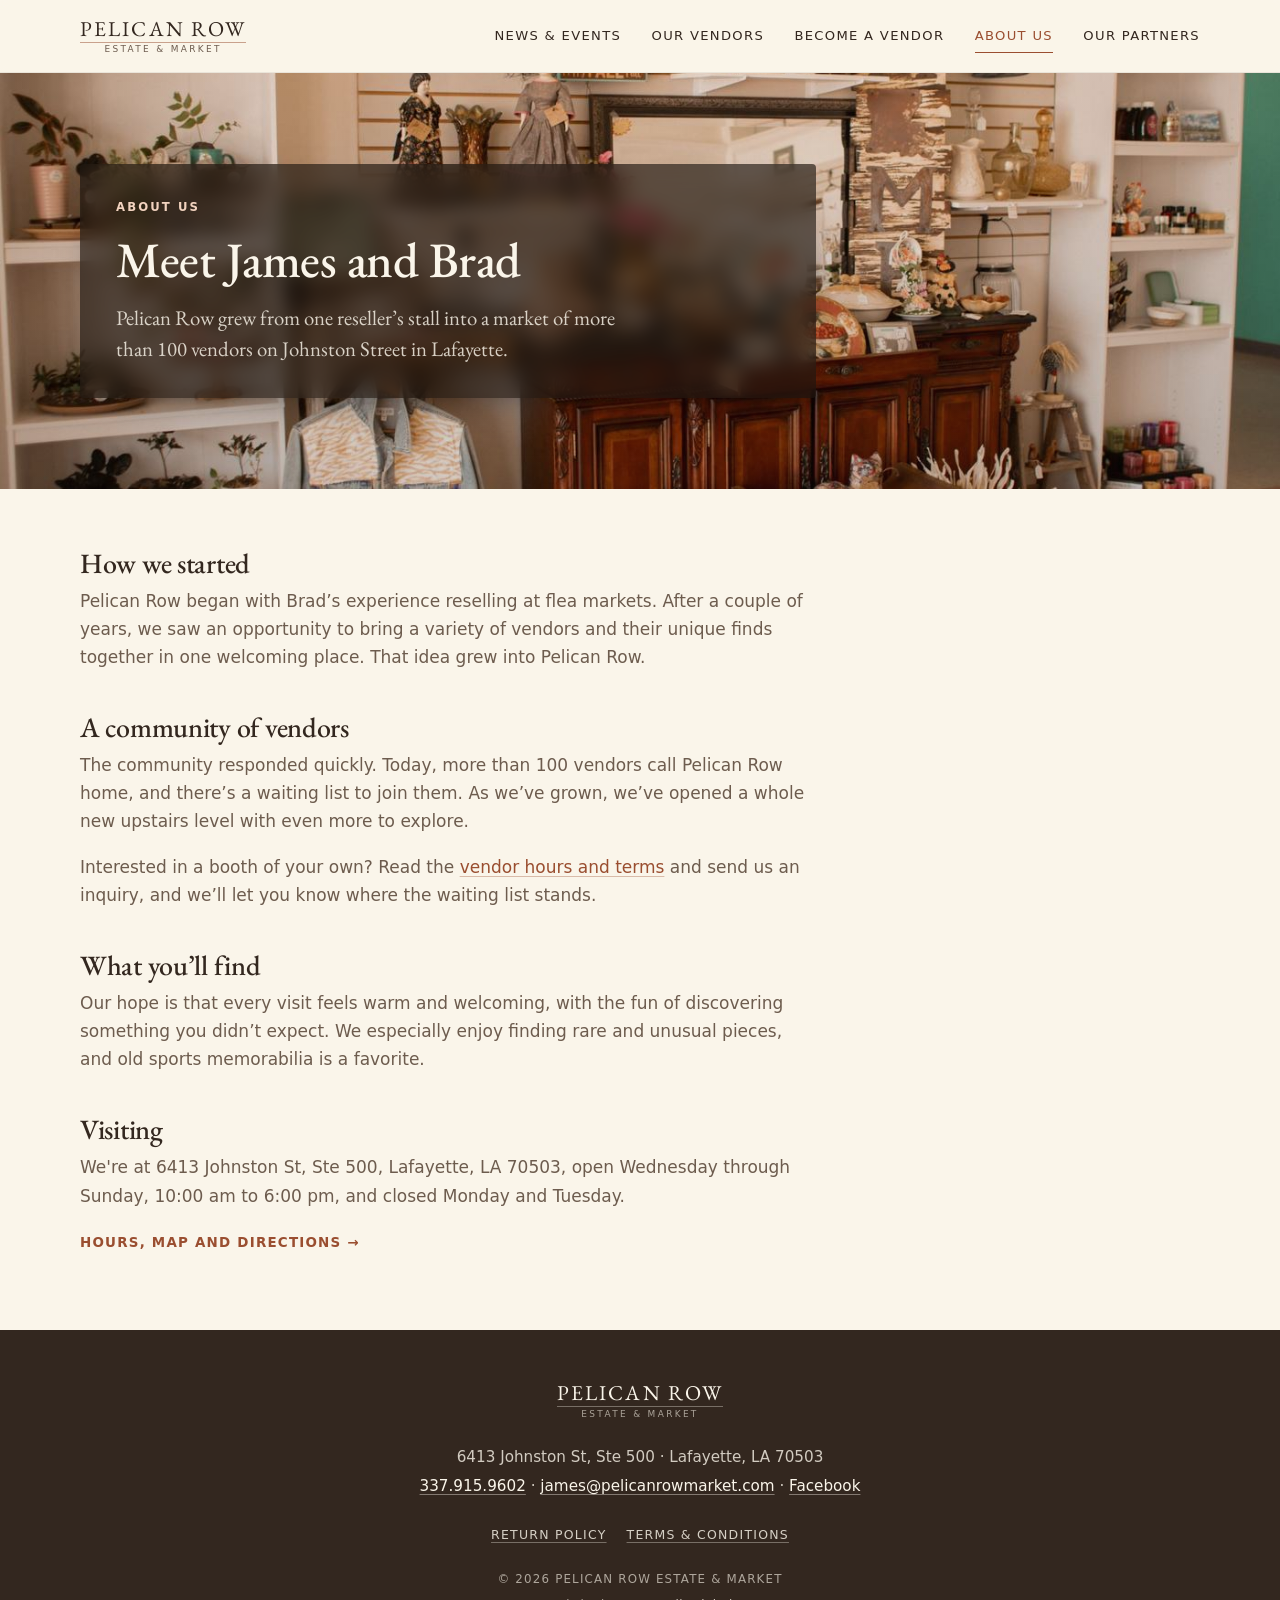
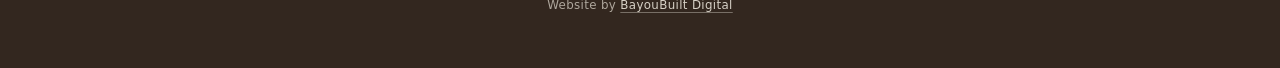
==== about.html @ 98f47068 "Added new vendors & partners" ====
<!DOCTYPE html>
<html lang="en">
<head>
<meta charset="utf-8">
<meta name="viewport" content="width=device-width, initial-scale=1">
<title>About Us | Pelican Row Estate &amp; Market</title>
<meta name="description" content="How Pelican Row Estate &amp; Market began, and the 100+ vendors who fill it. An estate and vendor market on Johnston Street in Lafayette, Louisiana.">
<link rel="canonical" href="https://www.pelicanrowmarket.com/about.html">
<link rel="icon" href="assets/favicon.ico" sizes="any">
<link rel="apple-touch-icon" href="assets/apple-touch-icon.png">
<meta name="theme-color" content="#faf5ea">

<!-- Open Graph / social sharing. og-image.jpg is 1200x630 (tools/make-og-image.py). -->
<meta property="og:site_name" content="Pelican Row Estate &amp; Market">
<meta property="og:locale" content="en_US">
<meta property="og:type" content="website">
<meta property="og:title" content="About Pelican Row Estate &amp; Market">
<meta property="og:description" content="How Pelican Row began, and the 100+ vendors who fill it.">
<meta property="og:image" content="https://www.pelicanrowmarket.com/assets/og-image.jpg">
<meta property="og:image:width" content="1200">
<meta property="og:image:height" content="630">
<meta property="og:image:alt" content="The Pelican Row Estate &amp; Market storefront on Johnston Street in Lafayette">
<meta property="og:url" content="https://www.pelicanrowmarket.com/about.html">
<meta name="twitter:card" content="summary_large_image">
<meta name="twitter:title" content="About Pelican Row Estate &amp; Market">
<meta name="twitter:description" content="How Pelican Row began, and the 100+ vendors who fill it.">
<meta name="twitter:image" content="https://www.pelicanrowmarket.com/assets/og-image.jpg">

<link rel="preconnect" href="https://fonts.googleapis.com">
<link rel="preconnect" href="https://fonts.gstatic.com" crossorigin>
<link href="https://fonts.googleapis.com/css2?family=EB+Garamond:ital,wght@0,400;0,500;0,600;1,400&display=swap" rel="stylesheet">
<link rel="stylesheet" href="styles.css?v=154">

<!-- Breadcrumbs, so a search result can show Home > About Us -->
<script type="application/ld+json">
{
  "@context": "https://schema.org",
  "@type": "BreadcrumbList",
  "itemListElement": [
    { "@type": "ListItem", "position": 1, "name": "Home", "item": "https://www.pelicanrowmarket.com/" },
    { "@type": "ListItem", "position": 2, "name": "About Us", "item": "https://www.pelicanrowmarket.com/about.html" }
  ]
}
</script>
</head>
<body>

<!--
  ─────────────────────────────────────────────────────────────
  The wording here is James and Brad's own, lightly set into
  sections. No placeholders left.

  PHOTOS: a picture of James and Brad belongs just under the
  first section, and a shot of the upstairs under the second.
  When you have them, put the files in assets/ and uncomment
  the <figure> blocks below, filling in alt, width and height.
  ─────────────────────────────────────────────────────────────
-->

<a class="skip" href="#main">Skip to main content</a>

<header class="site-header">
  <div class="wrap header-inner">
    <a class="wordmark" href="index.html" aria-label="Pelican Row Estate and Market, home">
      <span class="wordmark-top">Pelican&nbsp;Row</span>
      <span class="wordmark-rule" aria-hidden="true"></span>
      <span class="wordmark-sub">Estate &amp; Market</span>
    </a>

    <button class="nav-toggle" id="navToggle" aria-expanded="false" aria-controls="siteNav">
      <span class="nav-toggle-bars" aria-hidden="true"><i></i><i></i><i></i></span>
      <span class="nav-toggle-label">Menu</span>
    </button>

    <nav class="site-nav" id="siteNav" aria-label="Main">
      <a href="events.html">News &amp; Events</a>
      <a href="vendors.html">Our Vendors</a>
      <a href="become-a-vendor.html">Become a Vendor</a>
      <a href="about.html" aria-current="page">About Us</a>
      <a href="partners.html">Our Partners</a>

    </nav>
  </div>
</header>

<main id="main">

  <!-- Single image, not a slideshow: no data-slideshow attribute, so the
       script leaves it alone and nothing rotates. Lighter wash, as on the
       other bright rooms: this is a page about the place, so the room
       should be legible rather than tinted down. -->
  <div class="page-head page-head-media page-head-light">
    <div class="slideshow" aria-hidden="true">
      <img class="slide is-active" src="assets/banner-about/01.jpg" alt=""
           width="1400" height="788" fetchpriority="high">
    </div>
    <div class="wrap page-head-inner">
      <div class="page-head-plate">
        <p class="eyebrow">About us</p>
        <h1>Meet James and Brad</h1>
        <p class="page-lede">
          Pelican Row grew from one reseller&rsquo;s stall into a market of
          more than 100 vendors on Johnston Street in Lafayette.
        </p>
      </div>
    </div>
  </div>

  <div class="page-body">
    <div class="wrap">
      <div class="prose">

        <h2>How we started</h2>
        <p>
          Pelican Row began with Brad&rsquo;s experience reselling at flea
          markets. After a couple of years, we saw an opportunity to bring a
          variety of vendors and their unique finds together in one welcoming
          place. That idea grew into Pelican Row.
        </p>

        <!-- PHOTO of James and Brad goes here:
        <figure class="prose-figure">
          <img src="assets/james-and-brad.jpg" alt="[describe the photo]" width="[w]" height="[h]">
        </figure>
        -->

        <h2>A community of vendors</h2>
        <p>
          The community responded quickly. Today, more than 100 vendors call
          Pelican Row home, and there&rsquo;s a waiting list to join them. As
          we&rsquo;ve grown, we&rsquo;ve opened a whole new upstairs level with
          even more to explore.
        </p>
        <p>
          Interested in a booth of your own? Read the
          <a href="become-a-vendor.html">vendor hours and terms</a> and send us
          an inquiry, and we&rsquo;ll let you know where the waiting list
          stands.
        </p>

        <!-- PHOTO of the upstairs goes here:
        <figure class="prose-figure">
          <img src="assets/upstairs.jpg" alt="[describe the photo]" width="[w]" height="[h]">
        </figure>
        -->

        <h2>What you&rsquo;ll find</h2>
        <p>
          Our hope is that every visit feels warm and welcoming, with the fun of
          discovering something you didn&rsquo;t expect. We especially enjoy
          finding rare and unusual pieces, and old sports memorabilia is a
          favorite.
        </p>

        <h2>Visiting</h2>
        <p>
          We're at 6413 Johnston St, Ste&nbsp;500, Lafayette, LA 70503, open
          Wednesday through Sunday, 10:00&nbsp;am to 6:00&nbsp;pm, and closed
          Monday and Tuesday.
        </p>
        <p>
          <a class="link-arrow" href="index.html#visit">Hours, map and directions</a>
        </p>

      </div>
    </div>
  </div>

</main>

<footer class="site-footer">
  <div class="wrap footer-inner">
    <a class="wordmark wordmark-footer" href="index.html">
      <span class="wordmark-top">Pelican&nbsp;Row</span>
      <span class="wordmark-rule" aria-hidden="true"></span>
      <span class="wordmark-sub">Estate &amp; Market</span>
    </a>
    <p class="footer-address">
      6413 Johnston St, Ste&nbsp;500 &middot; Lafayette, LA 70503<br>
      <a href="tel:+13379159602">337.915.9602</a> &middot;
      <a href="mailto:james@pelicanrowmarket.com">james@pelicanrowmarket.com</a> &middot;
      <a href="https://www.facebook.com/p/Pelican-Row-Estate-Market-100091994943430/" target="_blank" rel="noopener">Facebook</a>
    </p>
    <nav class="footer-links" aria-label="Legal">
      <a href="return-policy.html">Return Policy</a>
      <a href="terms.html">Terms &amp; Conditions</a>
    </nav>
    <div class="footer-meta">
      <p class="footer-legal">&copy; <span id="year">2026</span> Pelican Row Estate &amp; Market</p>
      <p class="footer-credit">Website by <a href="https://bayoubuilt-digital.com/" target="_blank" rel="noopener">BayouBuilt Digital</a></p>
    </div>
  </div>
</footer>

<script src="script.js?v=154"></script>
</body>
</html>
---- styles.css ----
/* ============================================================
   Pelican Row Estate & Market
   Single-page site — plain HTML/CSS/JS, no build step.
   Palette is pulled from the storefront sign: cream board,
   terracotta pelican, dark brown lettering.
   ============================================================ */

:root {
  color-scheme: light;

  /* Surfaces */
  --paper:      #faf5ea;
  --paper-tint: #f2e9d8;
  --paper-card: #fffdf8;

  /* Ink */
  --ink:        #33271f;
  --ink-soft:   #6d5c4e;
  --ink-faint:  #746452;   /* 4.7:1 on the tinted sections — keeps small caps legible */

  /* Accent — the terracotta from the pelican on the sign */
  --brick:      #9a4e30;
  --brick-deep: #7b3b22;
  --brick-wash: #f0e0d6;

  /* The navy off the storefront: the roofline reads around #294366 and the
     pelican on the sign is darker again. The only cool colour in the
     palette, so use it sparingly or it stops meaning anything. */
  --navy:       #223e65;
  --navy-wash:  rgba(34, 62, 101, .08);   /* hover tint, as --brick-wash is for brick */

  /* Lines */
  --ink-wash:   rgba(51, 39, 31, .05);    /* hover tint for ink-lettered buttons */

  --line:       rgba(51, 39, 31, 0.14);
  --line-soft:  rgba(51, 39, 31, 0.08);

  --serif: "EB Garamond", Georgia, "Times New Roman", serif;
  --sans: ui-sans-serif, system-ui, -apple-system, "Segoe UI", Roboto,
          "Helvetica Neue", Arial, sans-serif;

  --wrap: 1120px;
  /* The gap under a page's banner and above its footer. One value so
     the two ends of a page always match. */
  --page-edge: clamp(2.5rem, 2rem + 2vw, 3.75rem);
  --radius: 4px;
  --shadow: 0 1px 2px rgba(51, 39, 31, .05), 0 12px 32px -18px rgba(51, 39, 31, .35);
}

*, *::before, *::after { box-sizing: border-box; }

html { scroll-behavior: smooth; scroll-padding-top: 88px; }
@media (prefers-reduced-motion: reduce) {
  html { scroll-behavior: auto; }
  *, *::before, *::after { animation-duration: .001ms !important; transition-duration: .001ms !important; }
  /* The global rule above only kills the timing; without this the card would
     still jump to its scaled size. Colour and shadow still respond. */
  .card:hover,
  .vendor:hover { transform: none; }
}

body {
  margin: 0;
  background: var(--paper);
  color: var(--ink);
  font-family: var(--sans);
  font-size: 17px;
  line-height: 1.65;
  -webkit-font-smoothing: antialiased;
}

img { max-width: 100%; display: block; }

a { color: var(--brick); text-decoration-color: rgba(154, 78, 48, .35); text-underline-offset: 3px; }
a:hover { color: var(--brick-deep); text-decoration-color: currentColor; }

/* Focus rings are BRICK. Navy was tried here and reverted: a field resting
   in navy that turns brick when you click into it is a clearer change than
   one that stays the same colour and merely gains a ring. The error state
   stays distinguishable by its pink fill, which focus does not have. */
:where(a, button, input, textarea, iframe):focus-visible {
  outline: 2px solid var(--brick);
  outline-offset: 3px;
  border-radius: 2px;
}

.wrap { width: min(100% - 2.5rem, var(--wrap)); margin-inline: auto; }

.skip {
  position: absolute; left: 50%; top: -100px; transform: translateX(-50%);
  z-index: 100; background: var(--ink); color: var(--paper);
  padding: .7rem 1.2rem; border-radius: 0 0 var(--radius) var(--radius);
  text-decoration: none; font-size: .9rem;
}
.skip:focus { top: 0; color: var(--paper); }

/* ── Shared type ─────────────────────────────────────────── */

h1, h2, h3 { font-family: var(--serif); font-weight: 500; line-height: 1.15; margin: 0; }

h2 {
  font-size: clamp(1.9rem, 1.2rem + 2.2vw, 2.9rem);
  letter-spacing: -.01em;
  margin-bottom: .6rem;
}

h3 { font-size: 1.22rem; letter-spacing: .005em; }

.eyebrow {
  font-family: var(--sans);
  font-size: .73rem;
  font-weight: 600;
  letter-spacing: .18em;
  text-transform: uppercase;
  color: var(--brick);
  margin: 0 0 .85rem;
}

.section-lede {
  color: var(--ink-soft);
  font-size: 1.08rem;
  max-width: 58ch;
  margin: 0 0 2rem;
}

.center { text-align: center; }
.center.section-lede { margin-inline: auto; }

/* ── Wordmark (mirrors the sign out front) ───────────────── */

.wordmark {
  display: inline-grid;
  justify-items: center;
  gap: .18rem;
  text-decoration: none;
  color: var(--ink);
  line-height: 1;
}
.wordmark-top {
  font-family: var(--serif);
  font-size: 1.32rem;
  letter-spacing: .1em;
  text-transform: uppercase;
  white-space: nowrap;
}
.wordmark-rule {
  width: 100%;
  height: 1px;
  background: var(--brick);
  opacity: .5;
}
.wordmark-sub {
  font-family: var(--sans);
  font-size: .56rem;
  letter-spacing: .26em;
  text-transform: uppercase;
  color: var(--ink-soft);
  white-space: nowrap;
}

/* ── Header ──────────────────────────────────────────────── */

.site-header {
  position: sticky; top: 0; z-index: 50;
  background: rgba(250, 245, 234, .92);
  backdrop-filter: saturate(150%) blur(10px);
  border-bottom: 1px solid var(--line-soft);
}

.header-inner {
  display: flex; align-items: center; justify-content: space-between;
  gap: 1.5rem;
  min-height: 72px;
  padding-block: .75rem;
}

.site-nav { display: flex; align-items: center; gap: 1.9rem; }

.site-nav a {
  font-size: .82rem;
  font-weight: 500;
  letter-spacing: .1em;
  text-transform: uppercase;
  color: var(--ink);
  text-decoration: none;
  padding-block: .35rem;
  border-bottom: 1px solid transparent;
  transition: border-color .18s, color .18s;
}
.site-nav a:hover { color: var(--brick); border-bottom-color: var(--brick); }
/* Marks which page you're on. */
.site-nav a[aria-current="page"] { color: var(--brick); border-bottom-color: var(--brick); }

.nav-fb { display: inline-flex; align-items: center; gap: .45rem; }
.nav-fb svg { width: 17px; height: 17px; fill: currentColor; }

.nav-toggle {
  display: none;
  align-items: center; gap: .55rem;
  background: none; border: 1px solid var(--line);
  border-radius: var(--radius);
  padding: .5rem .8rem;
  font: inherit; font-size: .74rem; font-weight: 600;
  letter-spacing: .14em; text-transform: uppercase;
  color: var(--ink); cursor: pointer;
}
.nav-toggle-bars { display: grid; gap: 3.5px; }
.nav-toggle-bars i { display: block; width: 16px; height: 1.5px; background: currentColor; }

/* ── Hero ────────────────────────────────────────────────── */

/* Text and photo each get their own column — nothing overlaps, so the
   storefront needs no scrim at all and renders at full strength. */
.hero { background: var(--paper); }

/* Both columns sit inside .wrap, so the photo stops at the same right margin
   the rest of the page uses instead of running to the window edge. */
.hero-split {
  display: grid;
  grid-template-columns: minmax(0, 1.08fr) minmax(0, 1fr);
  gap: clamp(2rem, 1rem + 3vw, 4rem);
  align-items: center;
  padding-block: clamp(3.25rem, 2rem + 4vw, 5.5rem);
}

.hero-text { display: flex; align-items: center; }
.hero-card { width: 100%; }

/* Same panel treatment as the map and the cards further down the page.
   The storefront photo is 960x720, which is exactly this 4:3 panel, so
   nothing is cropped. cover + bottom anchoring are kept anyway so that a
   replacement photo of a different shape still behaves: it would lose sky
   off the top rather than the sign or the forecourt. */
.hero-media {
  position: relative;
  aspect-ratio: 4 / 3;
  border: 1px solid var(--line);
  border-radius: var(--radius);
  overflow: hidden;
  box-shadow: var(--shadow);
}
.hero-media img {
  display: block;
  width: 100%;
  height: 100%;
  object-fit: cover;
  object-position: 50% 100%;   /* bottom-anchored: crop comes off the top */
}

h1 { display: grid; gap: .5rem; margin-bottom: 1.5rem; }
.h1-top {
  /* Sized for the half-width column rather than the full page. */
  font-size: clamp(2.4rem, 1.4rem + 3.2vw, 4.1rem);
  letter-spacing: .015em;
  text-transform: uppercase;
}
.h1-sub {
  font-family: var(--sans);
  font-size: clamp(.72rem, .6rem + .4vw, .92rem);
  font-weight: 600;
  letter-spacing: .42em;
  text-transform: uppercase;
  color: var(--brick);
  padding-top: .4rem;
  border-top: 1px solid var(--line);
  justify-self: start;
  padding-right: .3rem;
}

.lede {
  font-family: var(--serif);
  font-size: clamp(1.2rem, 1.05rem + .5vw, 1.45rem);
  line-height: 1.5;
  color: var(--ink-soft);
  max-width: 34ch;
  margin: 0 0 1.4rem;
}

.hero-address {
  font-size: .87rem;
  font-weight: 500;
  letter-spacing: .06em;
  text-transform: uppercase;
  color: var(--ink-faint);
  margin: 0 0 2rem;
}

/* ── Buttons ─────────────────────────────────────────────── */

.btn-row { display: flex; flex-wrap: wrap; gap: .8rem; }

.btn {
  display: inline-flex; align-items: center; justify-content: center;
  padding: .82rem 1.7rem;
  border: 1px solid transparent;
  border-radius: var(--radius);
  font-family: var(--sans);
  font-size: .78rem; font-weight: 600;
  letter-spacing: .13em; text-transform: uppercase;
  text-decoration: none;
  cursor: pointer;
  transition: background-color .18s, color .18s, border-color .18s, transform .18s;
}
.btn:active { transform: translateY(1px); }

.btn-primary { background: var(--brick); color: #fff; }
.btn-primary:hover { background: var(--brick-deep); color: #fff; }

.btn-ghost { background: transparent; color: var(--ink); border-color: var(--line); }
/* The pattern every ink-lettered button follows: the letters stay put and
   the button itself darkens. Brick and navy are reserved for buttons that
   are brick or navy to begin with. */
.btn-ghost:hover { background: var(--ink-wash); color: var(--ink); border-color: var(--ink-faint); }

.btn-block { width: 100%; }

/* ── Sections ────────────────────────────────────────────── */

.section { padding-block: clamp(3.75rem, 2.5rem + 5vw, 6.5rem); }

/* Every page opens and closes on the same gap, and a section that touches
   either end carries that gap on BOTH sides, so it is evenly padded in
   itself rather than tight at one edge and loose at the other.

   The generous .section padding is left for sections with a neighbour above
   and below them, which is what it is for: it separates one band from the
   next. Only the home page currently has such a section.

   Written as relationships rather than per-page classes, so a new page
   picks it up with no extra markup. .page-head covers the photo banner too,
   since that carries both classes. */
.page-head + .section,
.hero + .section,
main > :last-child {
  padding-block: var(--page-edge);
}
.section-tint { background: var(--paper-tint); }

/* ── Google reviews carousel ──────────────────────────────
   Lives in the copy column beside the Facebook feed, filling the space
   under the Follow button. One review at a time, because the column is
   narrow and these are screenshots at their natural size.
   The track is a plain scroller, so swipe and arrow keys work on their
   own; the buttons and dots just drive scrollLeft. */

/* Sits clear of the Follow button above it, so the reviews read as their
   own block rather than as part of the Facebook copy. */
.reviews {
  /* The gap is split either side of the rule rather than stacked on one
     side, so the line sits centred in it. 3rem + 3rem = the 6rem total. */
  margin-top: 3rem;
  padding-top: 3rem;
  border-top: 1px solid var(--line);
  max-width: 400px;
}

.reviews-title {
  display: flex;
  align-items: center;
  gap: .4rem;
  flex-wrap: wrap;
  font-family: var(--sans);
  font-size: .8rem;
  font-weight: 700;
  letter-spacing: .1em;
  text-transform: uppercase;
  color: var(--ink-soft);
  margin: 0 0 .7rem;
}

/* Gold sampled from the screenshots so these stars and the ones inside the
   images are the same colour rather than nearly the same. */
.g-stars { display: inline-flex; gap: .09rem; }
.g-stars svg { width: 15px; height: 15px; fill: #ffbb29; }

/* Google's own four-colour mark, used as attribution. Sized to the cap
   height of the text beside it so the line doesn't look pasted together. */
.g-mark { display: inline-flex; }
.g-mark svg { width: 14px; height: 14px; }

/* Hairline divider between the rating and the call to action. Decorative,
   so it is aria-hidden in the markup and drawn here rather than typed as a
   character a screen reader would read out. */
.reviews-sep {
  flex: none;
  width: 1px;
  height: 1.1em;
  background: var(--line);
  margin-inline: .2rem;
}

/* Deep-links straight into Google's review form for this place. The place
   id was derived from the listing's feature id and checked against the
   live listing; see the README before changing it. */
.reviews-cta {
  color: var(--brick);
  text-decoration: none;
  border-bottom: 1px solid transparent;
  transition: border-color .18s, color .18s;
}
.reviews-cta:hover {
  color: var(--brick-deep);
  border-bottom-color: currentColor;
}


.reviews-track {
  list-style: none;
  margin: 0;
  padding: 0;
  display: flex;
  overflow-x: auto;
  scroll-snap-type: x mandatory;
  scrollbar-width: none;
  overscroll-behavior-x: contain;
  border-radius: var(--radius);
  /* Pure white, not --paper-card, and this is the one place on the site
     that should be. The screenshots are #ffffff to their edges, so the
     warm off-white left a visible seam where the letterboxing met the
     image. If the screenshots are ever retaken against a different
     background, re-sample their edges and match this to it. */
  background: #fff;
  /* A REAL BORDER, not a box-shadow ring. The ring was drawn with a 1.5px
     spread, and a spread is not rounded to whole device pixels the way a
     border width is — so with the frame landing on half pixels (left 72.5,
     top 386.25) each edge antialiased differently: one side a solid line,
     another a half-strength grey. Against the drop shadow underneath, that
     read as embossed.

     A border rounds per edge like the cards' do, so all four match. It costs
     no width either, because box-sizing is border-box: the frame stays the
     same size and the slides, at 100% of the content box, simply follow. */
  border: 1.5px solid var(--ink);
  box-shadow: var(--shadow);
}
.reviews-track::-webkit-scrollbar { display: none; }
.reviews-track:focus-visible { outline: 2px solid var(--brick); outline-offset: 3px; }

/* Each slide is the full width of the frame: one review on screen at a
   time, whatever the column is doing. The screenshots differ in height,
   so they sit centred in a slot as tall as the tallest one instead of
   making the panel jump between reviews. */
.review-slide {
  flex: 0 0 100%;
  scroll-snap-align: center;
  display: grid;
  place-items: center;
  padding: .5rem;
}
.review-slide img { width: 100%; height: auto; }

.reviews-controls {
  display: flex;
  align-items: center;
  gap: .75rem;
  margin-top: .85rem;
}

.carousel-btn {
  flex: none;
  width: 34px; height: 34px;
  display: grid; place-items: center;
  border: 1px solid var(--line);
  border-radius: 50%;
  background: var(--paper-card);
  color: var(--ink);
  cursor: pointer;
  transition: background-color .18s, border-color .18s, color .18s, opacity .18s;
}
.carousel-btn svg {
  width: 15px; height: 15px;
  fill: none; stroke: currentColor; stroke-width: 2;
  stroke-linecap: round; stroke-linejoin: round;
}
.carousel-btn:hover:not(:disabled) {
  background: var(--ink-wash);
  color: var(--ink);
  border-color: var(--ink-faint);
}
.carousel-btn:disabled { opacity: .35; cursor: default; }

.reviews-dots { display: flex; margin-inline: auto; }

/* The button IS the touch target (20x24), and the visible 8px dot is drawn
   by the pseudo-element inside it. An earlier version kept 8px buttons and
   overflowed a bigger ::before out of each one, but neighbouring dots then
   overlapped and stole each other's clicks. */
.reviews-dot {
  width: 20px; height: 24px;
  padding: 0;
  border: 0;
  background: none;
  display: grid;
  place-items: center;
  cursor: pointer;
}
.reviews-dot::before {
  content: "";
  width: 8px; height: 8px;
  border-radius: 50%;
  background: var(--line);
  transition: background-color .18s, transform .18s;
}
.reviews-dot:hover::before { background: var(--ink-faint); }
.reviews-dot[aria-current="true"]::before { background: var(--brick); transform: scale(1.25); }

/* ── Cards ───────────────────────────────────────────────── */

.cards {
  list-style: none; margin: 0; padding: 0;
  display: grid; gap: 1.25rem;
  grid-template-columns: repeat(auto-fit, minmax(255px, 1fr));
}

.card {
  position: relative;          /* so a hovered card can sit above its neighbours */
  background: var(--paper-card);
  border: 1px solid var(--line-soft);
  border-radius: var(--radius);
  padding: 2rem 1.75rem;
  box-shadow: var(--shadow);
  transition: transform .22s ease, box-shadow .22s ease, border-color .22s ease;
}

/* Only on devices that really hover. On a touch screen :hover can stick
   after a tap and leave a card stranded in its lifted state. */
@media (hover: hover) {
  .card:hover {
    transform: translateY(-4px) scale(1.02);
    border-color: var(--line);
  }
  /* .card:hover would otherwise wash the outline out to a hairline grey on
     the way up. The vendor cards hold theirs through the lift; these do the
     same. */
  .card-link:hover {
    border-color: var(--ink);
    box-shadow: 0 2px 4px rgba(51, 39, 31, .06), 0 22px 44px -22px rgba(51, 39, 31, .45);
    z-index: 1;
  }
  .card:hover .card-mark {
    background: var(--brick);
    color: var(--paper-card);
  }
}
.card h3 { margin-bottom: .45rem; }
.card p { margin: 0; color: var(--ink-soft); font-size: .97rem; }

/* These cards lead somewhere. The link sits in the heading but its ::before
   covers the whole card, so the entire card is clickable while there is
   still only one thing for a keyboard to land on. */
.card-link {
  cursor: pointer;
  /* The same 2px outline the vendor cards carry, in --ink: the darkest
     colour in the palette and the one the body text is already set in, so
     it reads as black on cream without the glare of a true #000.

     The base .card keeps its hairline, so a card that is only a card and
     not a link would still look different from one that goes somewhere.

     1.5px, not 2: enough to read as a drawn edge, light enough that a grid
     of them does not turn into a wall of boxes. The vendor cards and the
     reviews frame use the same weight. */
  border: 1.5px solid var(--ink);
}
.card-link h3 a {
  color: inherit;
  text-decoration: none;
}
.card-link h3 a::before {
  content: "";
  position: absolute;
  inset: 0;                       /* the click target */
}
/* The arrow marks which cards go somewhere, so the hover lift isn't the only
   clue and the card that doesn't link can't be mistaken for one. */
.card-link h3 a::after {
  content: " \2192";
  display: inline-block;
  font-family: var(--sans);       /* the serif has no arrow glyph */
  color: var(--brick);
  transition: transform .22s ease;
}
.card-link:hover h3 a { color: var(--brick); }
.card-link:hover h3 a::after { transform: translateX(4px); }

/* Keyboard focus should ring the whole card, not just the heading text. */
.card-link:has(a:focus-visible) {
  outline: 2px solid var(--brick);
  outline-offset: 3px;
}
.card-link h3 a:focus-visible { outline: none; }

.card-mark {
  display: grid; place-items: center;
  width: 42px; height: 42px;
  margin-bottom: 1.1rem;
  border-radius: 50%;
  background: var(--brick-wash);
  color: var(--brick);
  transition: background-color .22s ease, color .22s ease;
}
.card-mark svg {
  width: 21px; height: 21px;
  fill: none; stroke: currentColor; stroke-width: 1.5;
  stroke-linecap: round; stroke-linejoin: round;
}

/* ── Facebook feed (inside The Market) ───────────────────── */

.feed {
  /* ONE number controls the feed's size. Facebook renders it at 500px max
     (tested: asking for 900 returns 498), so anything wider comes from
     magnifying it here, not from Facebook. The panel width is derived, so
     the feed always exactly fills its frame. 1 = no magnification. */
  --feed-scale: 1;
  --feed-w: calc(500px * var(--feed-scale));

  display: grid;
  grid-template-columns: minmax(0, 1fr) minmax(0, var(--feed-w));
  gap: clamp(2rem, 1rem + 3vw, 4rem);
  /* Top, not center: the feed is tall, and centered copy floated in the
     middle of it. Aligned to the top it reads as the feed's heading. */
  align-items: start;
  margin-top: clamp(3rem, 2rem + 3vw, 4.5rem);
  padding-top: clamp(3rem, 2rem + 3vw, 4.5rem);
  border-top: 1px solid var(--line);
}

.feed-copy h3 {
  font-size: clamp(1.6rem, 1.2rem + 1.2vw, 2.1rem);
  margin-bottom: .6rem;
}
/* Direct children only. This is the column's body copy: the 40ch measure is
   right for a paragraph and wrong for anything nested below, which is how it
   ended up clamping the reviews title to 294px and wrapping the review link
   onto its own row. The child combinator keeps it aimed at what it is for. */
.feed-copy > p:not(.eyebrow) {
  color: var(--ink-soft);
  max-width: 40ch;
  margin: 0 0 1.6rem;
}

/* The feed opening a section rather than following one (Our Partners). It
   keeps the rule above it — that line is what separates the section's own
   lede from the featured partner beneath — but not the home page's spacing,
   which is sized to put daylight between the feed and a grid of cards. Here
   there is only a paragraph above, so the gap is roughly half. */
.feed-tight {
  margin-top: 2.25rem;
  /* The same token the section below the rule is padded with, so the space
     under the line and the space from the feed to the next section are the
     one measurement rather than two that happen to match at one width. */
  padding-top: var(--page-edge);
}

/* The partner's name in that column. The home page's .feed-copy h3 IS its
   section heading and is sized accordingly; this one sits under an h2, so it
   has to be visibly smaller or the hierarchy reads backwards. */
.feed-copy .featured-name {
  font-size: clamp(1.25rem, 1.05rem + .7vw, 1.55rem);
  margin-bottom: .6rem;
}

/* The plugin's insides can't be styled (it's another site's frame), so the
   frame around it does the work: same panel treatment as the map. */
.feed-frame {
  position: relative;
  width: 100%;
  max-width: var(--feed-w);
  justify-self: end;
  background: #fff;
  border-radius: var(--radius);
  overflow: hidden;
  box-shadow: 0 0 0 1px var(--line), var(--shadow);
}

/* Our own header strip, in place of Facebook's cropped one. */
.feed-head {
  display: flex;
  align-items: center;
  gap: .65rem;
  padding: .7rem .9rem;
  background: var(--paper-card);
  border-bottom: 1px solid var(--line);
}
.feed-avatar { flex: none; width: 34px; height: 34px; border-radius: 50%; }
.feed-head-name {
  flex: 1;
  min-width: 0;
  font-family: var(--serif);
  font-size: 1.02rem;
  color: var(--ink);
  white-space: nowrap;
  overflow: hidden;
  text-overflow: ellipsis;
}
.feed-head-follow {
  flex: none;
  padding: .32rem .7rem;
  border: 1px solid var(--line);
  border-radius: var(--radius);
  font-size: .7rem;
  font-weight: 600;
  letter-spacing: .1em;
  text-transform: uppercase;
  /* Navy, as the one piece of Facebook's own chrome we draw ourselves —
     it reads as belonging to the panel below it rather than to the brick
     links in the copy beside it. */
  color: var(--navy);
  text-decoration: none;
  transition: background-color .18s, border-color .18s;
}
/* The hover follows the text rather than staying brick, or the button would
   change colour family on the way in. The tint is --navy-wash, the navy
   counterpart of --brick-wash, shared with the other Facebook controls.

   The colour is restated here and NOT left to inherit: the base a:hover rule
   sets --brick-deep, so without this line the label turned brick the moment
   you pointed at it. Same reason the vendor-card chips restate theirs. */
.feed-head-follow:hover {
  color: var(--navy);
  background: var(--navy-wash);
  border-color: var(--navy);
}

/* The window the feed shows through.
   --feed-scale > 1 magnifies the feed past Facebook's 500px ceiling: the
   iframe is rendered narrow and scaled up, so everything inside grows.
   --feed-crop hides Facebook's own 70px header (fixed at every width). */
.feed-body {
  --feed-height: 740px;
  --feed-crop: 70px;

  position: relative;
  height: var(--feed-height);
  overflow: hidden;
}
.feed-scale {
  position: absolute;
  top: 0;
  left: 0;
  transform-origin: 0 0;          /* script.js sets the transform and offset */
}
.feed-scale iframe { display: block; border: 0; }

/* Set by script.js when this browser refuses to load Facebook. The empty
   iframe is removed so it can't swallow clicks, and with no feed to make
   room for, the panel shrinks to fit the message. */
.feed-frame.is-blocked .feed-body { height: auto; }
.feed-frame.is-blocked .feed-scale { display: none; }
.feed-frame.is-blocked .feed-fallback { position: static; padding: 2.75rem 2rem; }

/* ── Visit ───────────────────────────────────────────────── */

.visit-grid {
  display: grid; gap: clamp(2rem, 1rem + 4vw, 3.75rem);
  grid-template-columns: minmax(0, 1fr) minmax(0, 1.05fr);
  align-items: start;
}

.detail { margin-top: 1.9rem; }
.detail h3 {
  font-family: var(--sans);
  font-size: .72rem; font-weight: 700;
  letter-spacing: .17em; text-transform: uppercase;
  color: var(--ink-faint);
  margin-bottom: .5rem;
}
.detail p { margin: 0; }

.stack { display: grid; gap: .2rem; justify-items: start; }

.hours { margin: 0; display: grid; gap: .35rem; }
.hours > div { display: flex; justify-content: space-between; gap: 1.5rem; max-width: 24rem; }
.hours dt { color: var(--ink-soft); }
.hours dd { margin: 0; font-variant-numeric: tabular-nums; }

.link-arrow {
  display: inline-block;
  margin-top: .55rem;
  font-size: .84rem; font-weight: 600;
  letter-spacing: .09em; text-transform: uppercase;
  text-decoration: none;
}
.link-arrow::after { content: " \2192"; }
.link-arrow:hover { text-decoration: underline; }

.visit-map {
  border: 1px solid var(--line);
  border-radius: var(--radius);
  overflow: hidden;
  box-shadow: var(--shadow);
  background: var(--paper-card);
}
.visit-map iframe {
  display: block;
  width: 100%;
  height: clamp(300px, 42vh, 440px);
  border: 0;
  filter: saturate(.82);
}

/* ── Contact ─────────────────────────────────────────────── */

.contact-grid {
  display: grid; gap: clamp(2rem, 1rem + 4vw, 3.75rem);
  grid-template-columns: minmax(0, 1fr) minmax(0, 1fr);
  align-items: start;
}

.fb-button {
  display: inline-flex; align-items: center; gap: .6rem;
  padding: .7rem 1.2rem;
  border: 1px solid var(--line);
  border-radius: var(--radius);
  background: var(--paper-card);
  color: var(--ink);
  text-decoration: none;
  font-size: .82rem; font-weight: 600;
  letter-spacing: .08em;
  transition: border-color .18s, color .18s;
}
/* The f mark is navy, the one cool colour on the site — it reads as the
   Facebook mark rather than as another piece of the button, and the words
   beside it stay in ink. Left navy on hover too: the mark belongs to
   Facebook, so it should not change when the button reacts. */
.fb-button svg { width: 18px; height: 18px; fill: var(--navy); }
/* Every Facebook control on the site hovers the same way: navy text, navy
   border, navy wash. The colour is restated rather than inherited because
   the base a:hover rule sets --brick-deep and would otherwise win. */
.fb-button:hover {
  color: var(--navy);
  border-color: var(--navy);
  background: var(--navy-wash);
}


.form {
  background: var(--paper-card);
  border: 1px solid var(--line-soft);
  border-radius: var(--radius);
  padding: clamp(1.5rem, 1rem + 2vw, 2.25rem);
  box-shadow: var(--shadow);
}

.field-row { display: grid; gap: 1rem; grid-template-columns: 1fr 1fr; margin: 0; }

.field { display: grid; gap: .4rem; margin: 0 0 1rem; }

.field label {
  font-size: .72rem; font-weight: 700;
  letter-spacing: .14em; text-transform: uppercase;
  color: var(--ink-faint);
}

.field input,
.field select,
.field textarea {
  font: inherit;
  font-size: .97rem;
  color: var(--ink);
  background-color: var(--paper);
  /* --ink, like the cards: boxes on this site are outlined in the same
     near-black. 1px, not the cards' 2px — a form is a column of these and
     at 2px they would read as a stack of boxes rather than as a form. */
  border: 1px solid var(--ink);
  border-radius: var(--radius);
  padding: .68rem .8rem;
  width: 100%;
  transition: border-color .18s, background-color .18s;
}
.field textarea { resize: vertical; min-height: 7rem; }

/* Drop the OS dropdown styling and draw our own chevron, so the select
   matches the text inputs beside it. */
.field select {
  appearance: none;
  -webkit-appearance: none;
  padding-right: 2.4rem;
  background-image: url("data:image/svg+xml;charset=utf-8,%3Csvg xmlns='http://www.w3.org/2000/svg' viewBox='0 0 12 8'%3E%3Cpath d='M1 1.5 6 6.5l5-5' fill='none' stroke='%236d5c4e' stroke-width='1.6' stroke-linecap='round' stroke-linejoin='round'/%3E%3C/svg%3E");
  background-repeat: no-repeat;
  background-position: right .85rem center;
  background-size: 12px 8px;
}
.field select:invalid { color: var(--ink-faint); }   /* the "Choose one" state */

/* Clicking in lifts the fill to white and turns the navy border brick, so
   the field you are typing in is unmistakable. */
.field input:focus,
.field select:focus,
.field textarea:focus { background-color: #fff; border-color: var(--brick); }

/* The browser's own placeholder grey (#757575) lands at 3.8:1 on our paper
   and slightly worse on the tinted search box — under the 4.5:1 floor for
   text. --ink-faint was picked for exactly this job and measures 4.7:1 on
   the tint, while still reading as a hint rather than as a typed value. */
.field input::placeholder,
.field textarea::placeholder { color: var(--ink-faint); opacity: 1; }

/* Repeatable field rows (the social media entries). */
.repeat { display: grid; gap: .5rem; }
.repeat-row { display: flex; gap: .5rem; align-items: center; }
.repeat-row input { flex: 1; min-width: 0; }

.row-remove {
  flex: none;
  width: 2.35rem;
  align-self: stretch;
  border: 1px solid var(--line);
  border-radius: var(--radius);
  background: none;
  color: var(--ink-faint);
  font: inherit;
  font-size: 1.15rem;
  line-height: 1;
  cursor: pointer;
  transition: color .18s, border-color .18s;
}
.row-remove:hover { color: var(--brick); border-color: var(--brick); }

.add-row {
  justify-self: start;
  margin-top: .2rem;
  padding: 0;
  border: 0;
  background: none;
  font: inherit;
  font-size: .8rem;
  font-weight: 600;
  letter-spacing: .1em;
  text-transform: uppercase;
  color: var(--brick);
  cursor: pointer;
}
.add-row::before { content: "+ "; }
/* The mobile block below gives .add-row display:inline-flex, which would
   outrank the UA's [hidden]{display:none} and leave the button on screen
   after the row limit is reached. Same trap as .carousel-nav and .vendor. */
.add-row[hidden] { display: none; }
.add-row:hover { color: var(--brick-deep); text-decoration: underline; }

/* ── Reveal ───────────────────────────────────────────────
   A <details> styled as a link. Native, so it needs no JavaScript and
   stays usable with scripting off, where a JS-hidden panel would just be
   unreachable. */

.reveal { margin: 1.3rem 0 1.9rem; }

.reveal > summary {
  display: inline-flex;
  align-items: center;
  gap: .5rem;
  padding-block: .5rem;
  cursor: pointer;
  font-family: var(--sans);
  font-size: .82rem;
  font-weight: 600;
  letter-spacing: .09em;
  text-transform: uppercase;
  color: var(--brick);
  list-style: none;                  /* drop the default triangle ... */
}
.reveal > summary::-webkit-details-marker { display: none; }   /* ... and in Safari */
.reveal > summary:hover { color: var(--brick-deep); }

/* A chevron that turns when the panel opens, so the control says which way
   it is going rather than only that it is clickable. */
.reveal > summary::after {
  content: "";
  width: .42rem;
  height: .42rem;
  border-right: 2px solid currentColor;
  border-bottom: 2px solid currentColor;
  transform: translateY(-2px) rotate(45deg);
  transition: transform .2s ease;
}
.reveal[open] > summary::after { transform: translateY(1px) rotate(-135deg); }

.reveal-body { margin-top: 1.1rem; max-width: 34rem; }

/* The quiet line above a submit button that sets expectations. */
.form-hint {
  margin: 0 0 1.1rem;
  font-size: .88rem;
  color: var(--ink-soft);
}

/* Marks an optional field without shouting about it. */
.field-opt {
  font-weight: 400;
  letter-spacing: .02em;
  text-transform: none;
  color: var(--ink-faint);
}

.field input[aria-invalid="true"],
.field select[aria-invalid="true"],
.field textarea[aria-invalid="true"] { border-color: #b4462f; background-color: #fdf3f0; }

.form-note {
  margin: .9rem 0 0;
  min-height: 1.3em;
  font-size: .87rem;
  color: var(--ink-soft);
}
.form-note[data-state="error"] { color: #a8402a; }

/* ── Inner pages (About, Return Policy, Terms) ───────────── */

.page-head {
  background: var(--paper-tint);
  border-bottom: 1px solid var(--line);
  padding-block: clamp(2.75rem, 2rem + 3vw, 4.5rem);
}
/* ── Banner slideshow ─────────────────────────────────────
   A page-head with the shop running behind the heading. Only used on Our
   Vendors so far; adding it elsewhere is a class and a list of images. */

.page-head-media {
  position: relative;
  overflow: hidden;
  background: var(--ink);            /* shows before the first image paints */
  border-bottom: 0;
  min-height: clamp(19rem, 14rem + 16vw, 26rem);
  display: flex;
  align-items: center;
}

.slideshow { position: absolute; inset: 0; }

.slide {
  position: absolute;
  inset: 0;
  width: 100%;
  height: 100%;
  object-fit: cover;
  opacity: 0;
  transition: opacity 1.4s ease;
}
.slide.is-active { opacity: 1; }

/* A light wash only, enough to tie ten different photos into one band and
   to stop the brightest of them glaring. The text does not depend on it:
   legibility is the plate's job, which is what lets this stay light enough
   to actually see the shop. */
.slideshow::after {
  content: "";
  position: absolute;
  inset: 0;
  background: linear-gradient(to bottom, rgba(28, 21, 17, .22), rgba(28, 21, 17, .32));
}

/* A lighter wash for a banner whose photo should carry more of the frame.
   Used on Become a Vendor, where the room is bright and the standard wash
   was flattening it. Safe to lighten: legibility is the plate's job, and
   the plate's own .64 over a near-white image still measures ~5:1 with no
   wash under it at all, so this cannot drop the text below the floor. */
.page-head-light .slideshow::after {
  background: linear-gradient(to bottom, rgba(28, 21, 17, .10), rgba(28, 21, 17, .18));
}

.page-head-inner { position: relative; }   /* above the scrim */

/* The panel the words sit on. Sized to the text rather than the page, so
   most of the photograph is still photograph.

   The alpha is load-bearing. Worst case is a near-white image behind it:
   at .64, over the .22 wash, cream text still lands around 6:1. Lighten
   this and check that number rather than guessing, because the photos
   rotate and one of them will be the bright one. */
.page-head-plate {
  max-width: 46rem;
  padding: clamp(1.4rem, 1rem + 1.6vw, 2.1rem) clamp(1.4rem, 1rem + 1.6vw, 2.25rem);
  background: rgba(28, 21, 17, .64);
  border-radius: var(--radius);
  box-shadow: 0 20px 44px -28px rgba(0, 0, 0, .7);
  /* Progressive: without it the alpha above already carries the contrast. */
  backdrop-filter: blur(10px) saturate(1.08);
  -webkit-backdrop-filter: blur(10px) saturate(1.08);
}

/* Paler than the accent on the dark reviews band: that sits on near-black,
   this sits on a translucent plate over a photograph, where #d9a183
   measured 3.2:1 and failed. An eyebrow is 11px uppercase, so it needs the
   full 4.5:1, not the large-text 3:1. This measures 5.06:1. */
.page-head-media .eyebrow { color: #f2d3bf; }
.page-head-media h1 { color: var(--paper); }
.page-head-media .page-lede { color: rgba(250, 245, 234, .82); }
.page-head-media .page-meta { color: rgba(250, 245, 234, .62); }

/* A slideshow is motion nobody asked for. Under reduced motion the script
   stops advancing; this makes sure nothing fades either. */
@media (prefers-reduced-motion: reduce) {
  .slide { transition: none; }
}

.page-head h1 {
  display: block;                     /* the home page h1 is a grid; this isn't */
  font-size: clamp(2.1rem, 1.5rem + 2.2vw, 3.1rem);
  letter-spacing: -.01em;
  margin: 0;
}
.page-lede {
  font-family: var(--serif);
  font-size: clamp(1.1rem, 1rem + .4vw, 1.3rem);
  line-height: 1.5;
  color: var(--ink-soft);
  max-width: 52ch;
  margin: .9rem 0 0;
}
/* The opening line of a two-part lede: a statement, with the explanation
   under it. Same size and colour as the lede it sits above, set bold.

   600, not 700: the font is loaded at 400/500/600, so bold would snap to
   600 anyway on the way past. Asking for what is actually there keeps the
   rule honest about what renders. It is also the heaviest weight on the
   site, above the 500 the headings use.

   A CLASS, not .page-lede:first-of-type. Every other page has a single lede
   paragraph, and a lone element is also its own first-of-type, so that
   selector would quietly restyle all of them. */
.page-lede-lead { font-weight: 600; }
.page-meta {
  margin: 1.25rem 0 0;
  font-size: .75rem;
  font-weight: 600;
  letter-spacing: .12em;
  text-transform: uppercase;
  color: var(--ink-faint);
}

.page-body { padding-block: clamp(2.5rem, 2rem + 2vw, 3.75rem) clamp(3.5rem, 2.5rem + 4vw, 5.5rem); }

/* ── News & events ────────────────────────────────────────
   A dated list, newest first. Entries with no date lay out the same way,
   because "upstairs is open now" belongs here as much as a sale does. */

.events {
  list-style: none;
  margin: 0;
  padding: 0;
  max-width: 68ch;              /* a comfortable measure for text-only entries */
}

/* Entries with a flyer need room for both columns: at 68ch the text was
   squeezed to 335px beside a 260px image. Widened only for lists that
   actually contain one, so a text-only list keeps its reading measure. */
.events:has(.event-media) { max-width: 820px; }

.event {
  padding: 1.75rem 0;
  border-top: 1px solid var(--line-soft);
}
.event:first-child { border-top: 0; padding-top: 0; }

/* More air either side of the separators, for a list whose entries are tall
   enough that 1.75rem leaves the rule sitting on the bottom of the one above
   it. Used on Current & future events, where an entry carries two images.

   The first child's exception is restated: both selectors are (0,2,0), so
   without this the rule below would win on source order and put padding back
   above the first entry, pushing it off the section heading. */
.events-roomy .event { padding-block: 2.75rem; }
.events-roomy .event:first-child { padding-top: 0; }

.event-when {
  margin: 0 0 .35rem;
  font-family: var(--sans);
  font-size: .72rem;
  font-weight: 700;
  letter-spacing: .14em;
  text-transform: uppercase;
  color: var(--brick);
}

.event h2,
.event h3 {
  font-size: clamp(1.3rem, 1.1rem + .7vw, 1.6rem);
  margin: 0 0 .5rem;
}
.event p:not(.event-when) { margin: 0; color: var(--ink-soft); }

/* An entry with a flyer puts it beside the text. The flyer is the poster
   the market published, so it is the entry's most recognisable part; it
   leads on a phone and sits alongside on a wide screen. Used by past
   entries and by the upcoming placeholder, so both halves of the page are
   the same shape. */
.event-media {
  display: grid;
  gap: 1.25rem 1.75rem;
  grid-template-columns: minmax(0, 1fr) minmax(0, 260px);
  align-items: start;
}
.event-body { min-width: 0; }

.event-flyer {
  width: 100%;
  height: auto;
  border-radius: var(--radius);
  box-shadow: 0 0 0 1px var(--line), var(--shadow);
}

/* An entry with more than one image: the flyer and the parking map, side by
   side. The wrapper becomes the grid child in place of the <img>, so it is
   added to the mobile ordering rule below alongside the other two.

   auto-fit with a 230px floor rather than a fixed pair of columns: the two
   sit together while there is room and drop to one above each other when
   there is not, without a second breakpoint to keep in step. */
.event-flyers {
  display: grid;
  gap: 1rem;
  grid-template-columns: repeat(auto-fit, minmax(230px, 1fr));
  align-items: start;
}

/* Two images side by side need more width than the 260px media column, so
   this entry drops to a single column and carries the pair under its text.
   The text is capped at a readable measure rather than running the full
   width of the entry. */
.event-upcoming.event-media { grid-template-columns: minmax(0, 1fr); }
.event-upcoming .event-body { max-width: 62ch; }

/* ── Flyer lightbox ───────────────────────────────────────
   script.js wraps each flyer in .flyer-zoom, so that button becomes the
   grid child and has to carry the layout rules the image had. */

.flyer-zoom {
  display: block;
  width: 100%;
  padding: 0;
  border: 0;
  background: none;
  cursor: zoom-in;
  border-radius: var(--radius);
}
.flyer-zoom:focus-visible { outline: 2px solid var(--brick); outline-offset: 4px; }
.flyer-zoom .event-flyer { transition: transform .22s ease; }

@media (hover: hover) {
  .flyer-zoom:hover .event-flyer { transform: scale(1.02); }
}

/* Pinned to the viewport and centred explicitly rather than leaning on the
   UA's dialog:modal rule. Left to itself this computed to position:absolute,
   which anchors the dialog to the top of the DOCUMENT: open it halfway down
   a long page and the browser scrolls up to reach it, leaving you at the top
   once it closes. fixed also makes this the containing block for the close
   button, which is what position:relative was there for. */
.lightbox {
  position: fixed;
  inset: 0;
  margin: auto;
  width: fit-content;
  height: fit-content;
  max-width: min(92vw, 60rem);
  max-height: 92vh;
  padding: 0;
  border: 0;
  border-radius: var(--radius);
  background: transparent;
  overflow: visible;
}
.lightbox::backdrop { background: rgba(28, 21, 17, .84); }

.lightbox img {
  display: block;
  width: 100%;
  height: auto;
  max-height: 88vh;
  object-fit: contain;
  border-radius: var(--radius);
  background: #fff;                 /* a flyer's own white, not the backdrop */
  box-shadow: 0 30px 60px -30px rgba(0, 0, 0, .8);
}

.lightbox-close {
  position: absolute;
  top: .55rem;
  right: .55rem;
  z-index: 1;
  width: 40px;
  height: 40px;
  display: grid;
  place-items: center;
  border: 0;
  border-radius: 50%;
  background: rgba(28, 21, 17, .72);
  color: var(--paper);
  cursor: pointer;
  transition: background-color .18s;
}
/* Previous / next, for a listing with more than one image. Same disc as the
   close button so the three read as one set of controls, but pinned to the
   sides and vertically centred. script.js hides them with the hidden
   attribute when there is only one image, so there is deliberately NO
   display here that could defeat it — the guard below does that job. */
.lightbox-nav {
  position: absolute;
  top: 50%;
  transform: translateY(-50%);
  z-index: 1;
  width: 40px;
  height: 40px;
  place-items: center;
  border: 0;
  border-radius: 50%;
  background: rgba(28, 21, 17, .72);
  color: var(--paper);
  cursor: pointer;
  transition: background-color .18s;
}
.lightbox-nav:not([hidden]) { display: grid; }
.lightbox-prev { left: .55rem; }
.lightbox-next { right: .55rem; }
.lightbox-nav:hover { background: rgba(28, 21, 17, .9); }
.lightbox-nav svg {
  width: 17px;
  height: 17px;
  fill: none;
  stroke: currentColor;
  stroke-width: 2;
  stroke-linecap: round;
  stroke-linejoin: round;
}

/* An SVG cross, not a "times" character. The glyph sits off-centre inside
   its own line box, so no amount of centring the box centres the mark. */
.lightbox-close svg {
  width: 15px;
  height: 15px;
  fill: none;
  stroke: currentColor;
  stroke-width: 2;
  stroke-linecap: round;
}
.lightbox-close:hover { background: rgba(28, 21, 17, .92); }

@media (prefers-reduced-motion: reduce) {
  .flyer-zoom:hover .event-flyer { transform: none; }
}

/* ── Upcoming placeholder ─────────────────────────────────
   Stands in for a flyer that does not exist yet: a wrecked copy of an old
   one, faded back, with a banner across it so nobody mistakes it for a
   real announcement. */

.event-flyer-slot { position: relative; }

.event-flyer.is-placeholder {
  opacity: .5;
  background: var(--paper-tint);   /* reads as an empty slot, not a dark photo */
}

.flyer-banner {
  position: absolute;
  left: 0;
  right: 0;
  top: 50%;
  transform: translateY(-50%);
  padding: .5rem .4rem;
  /* --navy at the same alpha. Kept as a literal rgba() because the token is
     a hex and this needs to let a little of the photo through, which is what
     stops it reading as a sticker laid on top. */
  background: rgba(34, 62, 101, .94);
  color: var(--paper);
  font-family: var(--sans);
  font-size: .72rem;
  font-weight: 700;
  letter-spacing: .18em;
  text-transform: uppercase;
  text-align: center;
}

/* An upcoming date is promoted from caption to CHIP: same words, but filled
   so it registers as an object before anything is read. This is what event
   listings everywhere do, and it is the cheapest way to make one line in a
   stack of text win — a filled shape is seen at a glance, where a colour or
   weight change still has to be read to be noticed.

   Navy, the colour already outlining the vendor cards and the search box on
   Our Vendors. It is the site's second accent, so the chip is not a new
   colour, and it matches the "Coming soon" banner beside it: the two labels
   on this entry are the same kind of thing and now look it.

   ONLY on .event-upcoming. Past entries keep the plain caption — a loud date
   on something that already happened competes with the thing you can still
   go to, which is the opposite of the point. The "News" caption in this same
   section stays plain too: it is a label, not a date. */
.event-upcoming .event-when {
  display: inline-block;
  margin-bottom: .7rem;
  /* The .14em tracking hangs after the last letter, so an even padding looks
     heavier on the right. Taking it back off balances the chip optically. */
  padding: .42rem calc(.78rem - .14em) .42rem .78rem;
  border-radius: var(--radius);
  background: var(--navy);
  color: var(--paper);
  /* On a phone the line is too long for the column and wraps to two. Balance
     evens them out so it reads as a deliberate two-line label rather than a
     full line with a short stub under it. Ignored where unsupported, which
     only costs the ragged wrap it was going to have anyway. */
  text-wrap: balance;
}

/* An entry with more than one date: a chip each, rather than two dates in
   one. They sit in a wrapper so the gap between them is set once, and the
   chips themselves drop their own bottom margin — the wrapper now owns the
   space under the pair. Flex-wrapped, so a narrow column stacks them and a
   wide one can run them side by side. */
.event-whens {
  display: flex;
  flex-wrap: wrap;
  gap: .5rem;
  margin-bottom: .7rem;
}
.event-whens .event-when { margin: 0; }

.event-upcoming .fb-button { margin-top: 1.2rem; }

/* Section heading for either events list. Tighter under-margin than a
   default h2 because an eyebrow sits above it. */
.events-title { margin-bottom: .6rem; }

/* Past events has a lede paragraph under its heading, and that paragraph's
   2rem bottom margin is what sets the list off from the words above it.
   Current & future events has no lede, so its list came up against the
   heading's .6rem and read as cramped beside the other section.

   This gives a list that follows the heading DIRECTLY the same 2rem of air.
   Adjacent margins collapse, so this replaces the heading's .6rem rather
   than stacking on top of it, and the two lists end up with an identical
   gap above them. If a lede is ever added here, the selector stops matching
   and the spacing goes back to coming from the lede, as it does next door. */
.events-title + .events { margin-top: 2rem; }


@media (max-width: 640px) {
  /* Stack, flyer first: it carries the name and the date in one glance.
     Both selectors are needed. A past entry's grid child is the <img>
     itself; the placeholder's is the wrapper holding its banner, and
     ordering only applies to a grid child, so targeting the image alone
     left the placeholder stranded below its text. */
  .event-media { grid-template-columns: minmax(0, 1fr); }
  .event-flyer,
  .event-flyer-slot,
  .event-flyers,
  .flyer-zoom { order: -1; max-width: 340px; }
}

/* ── Vendor directory ─────────────────────────────────────
   A list of independent sellers with links out to their own sites. The
   search filters the markup that is already on the page rather than
   fetching anything, so it works on a static host and needs no index. */

.vendor-search { max-width: 34rem; margin-bottom: 1.75rem; }
.vendor-search .field { margin-bottom: .5rem; }

/* The shared .field rule gives inputs a hairline border in --line, which on
   this page's cream is 1.3:1 — readable on a desktop monitor, easy to miss
   on a phone, where it stopped looking like something you could type in.

   The border does the work here, not a fill. Every background that can sit
   on --paper is stuck in a narrow band (the tinted option reached 1.11:1),
   because the page is already nearly white. A border has no such ceiling:
   navy against this cream is 9.93:1.

   The border itself now comes from the shared .field rule, which every form
   field on the site uses. What stays here is the icon. */
.vendor-search input {
  /* A magnifying glass, so the box announces what it is before anyone reads
     the label above it. On a cream page a field cannot rely on its fill to
     say "search" — white is spoken for by the focus state — so the icon
     carries that meaning instead.

     Drawn as a background image rather than an element in the markup: no
     wrapper, no extra node to position, and nothing for a screen reader to
     announce twice when the field is already labelled. The trade is that
     the stroke colour is baked in and cannot follow currentColor, which
     costs nothing while the field has one resting colour. --ink-faint,
     %23 being the # that a data URI will not take raw. */
  background-image: url("data:image/svg+xml,%3Csvg xmlns='http://www.w3.org/2000/svg' viewBox='0 0 24 24' fill='none' stroke='%23746452' stroke-width='2' stroke-linecap='round'%3E%3Ccircle cx='10.5' cy='10.5' r='6.5'/%3E%3Cpath d='M15.6 15.6 21 21'/%3E%3C/svg%3E");
  background-repeat: no-repeat;
  background-position: left .8rem center;
  background-size: 18px 18px;
  padding-left: 2.7rem;               /* clear of the glass, not over it */
}

/* Safari draws its own clear button inside type=search once there is text.
   It sits on the right, away from the glass, so it is left alone — two
   affordances, neither on top of the other. */

/* Focus still lifts the fill to white and turns the border brick, from the
   .field rules above. Spelled out because that rule outranks this one by
   only a single class, and the state change should not depend on a margin
   a later edit could close by accident. */
.vendor-search input:focus { background-color: #fff; border-color: var(--brick); }

.vendor-count {
  margin: 0;
  min-height: 1.4em;            /* reserve the line so results don't jump */
  font-size: .82rem;
  color: var(--ink-faint);
}

.vendors {
  list-style: none;
  margin: 0;
  padding: 0;
  display: grid;
  gap: 1.25rem;
  grid-template-columns: repeat(auto-fit, minmax(255px, 1fr));
}

/* Partner cards carry a full sentence of description where a vendor's is half
   a line, and four to a row broke that into a column of two-word lines. A
   wider track floor caps the grid at three across the 1120px wrap — four
   columns would need 4 * 300 + 3 * 20 = 1260 — without pinning a column count,
   so every narrower breakpoint still collapses on its own. */
.vendors-wide { grid-template-columns: repeat(auto-fit, minmax(min(300px, 100%), 1fr)); }

.vendor {
  position: relative;          /* so a hovered card sits above its neighbours */

  /* auto-fit collapses the empty tracks when the search filters the list,
     so a single result inherited the whole row and stretched to 1120px.
     Capping it at half the wrap keeps one card looking like a card.
     A fixed value, not 50%: a percentage on a grid item resolves against
     its own track, so with four cards showing it would halve all of them. */
  max-width: calc(var(--wrap) / 2);

  display: flex;
  flex-direction: column;
  gap: .5rem;
  background: var(--paper-card);
  border: 1.5px solid var(--ink);   /* matches the home cards and the reviews frame */
  border-radius: var(--radius);
  padding: 1.5rem 1.4rem;
  box-shadow: var(--shadow);
  transition: transform .22s ease, box-shadow .22s ease, border-color .22s ease;
}

/* display:flex above outranks the UA's [hidden]{display:none}, so a card
   the search had hidden stayed on screen: the count said "1 vendor
   matches" while all four were still visible. Same trap as .carousel-nav. */
.vendor[hidden] { display: none; }

/* Matches the cards on the home page. Scoped to devices that really hover,
   because on a touch screen :hover can stick after a tap and leave a card
   stranded in its lifted state. */
@media (hover: hover) {
  /* No border-color change here, unlike .card: the outline is already a
     solid navy, so shifting it on hover would only pull it away from the
     colour the card is meant to have. The lift and the shadow carry it. */
  /* Partner cards sit still. A vendor card's lift is an invitation to look
     closer at a list someone is scanning; the partners list is short and
     read once, so the movement is just movement. The shadow stays put with
     it — a lifted shadow under a card that has not lifted reads as a
     rendering fault. */
  .vendor.partner:hover { transform: none; box-shadow: var(--shadow); }
  /* And the logo keeps its resting ring: a partner card does nothing at all
     on hover, so a brick ring appearing on the one round thing in it would
     be the only thing moving. */
  .vendor.partner:hover .vendor-avatar { box-shadow: 0 0 0 1px var(--line); }

  .vendor:hover {
    transform: translateY(-4px) scale(1.02);
    box-shadow: 0 2px 4px rgba(51, 39, 31, .06), 0 22px 44px -22px rgba(51, 39, 31, .45);
    z-index: 1;
  }
  .vendor:hover .vendor-avatar { box-shadow: 0 0 0 1px var(--brick); }
}

.vendor-head { display: flex; align-items: center; gap: .8rem; }

/* The vendor's own Facebook profile picture, served from assets/vendors/.
   alt is empty on purpose: the name sits right beside it, so describing
   the image again would just make a screen reader say it twice. The tinted
   background shows through while it loads and if the file is missing, so a
   gap never collapses the row. */
.vendor-avatar {
  flex: none;
  width: 52px;
  height: 52px;
  border-radius: 50%;
  object-fit: cover;
  background: var(--paper-tint);
  box-shadow: 0 0 0 1px var(--line);
}

.vendor-name { font-size: 1.15rem; margin: 0; }

.vendor-meta {
  margin: 0;
  color: var(--ink-soft);
  font-size: .95rem;
}

.vendor-booth {
  display: block;
  margin-top: .3rem;
  font-family: var(--sans);
  font-size: .7rem;
  font-weight: 700;
  letter-spacing: .12em;
  text-transform: uppercase;
  color: var(--ink-faint);
}

/* margin-top: auto puts the links on a common baseline across the row.
   It belongs in this shorthand rather than in a rule of its own: a later
   `margin: 0` would quietly win and the links would ride up under short
   cards. It sits on the links, not on .vendor-meta, because not every
   vendor has a description and those cards must still line up. */
.vendor-links {
  list-style: none;
  margin: auto 0 0;
  padding: 0;
  display: flex;
  flex-wrap: wrap;
  gap: .4rem;
}
.vendor-links a {
  display: inline-flex;
  align-items: center;
  min-height: 34px;
  padding: .3rem .7rem;
  border: 1px solid var(--line);
  border-radius: var(--radius);
  font-family: var(--sans);
  font-size: .76rem;
  font-weight: 600;
  letter-spacing: .06em;
  color: var(--ink);
  text-decoration: none;
  transition: color .18s, border-color .18s, background-color .18s;
}
/* The plain chips — a website, anything that is not Facebook or Instagram.
   Those two keep their own colours through the rules below, which outrank
   this one by an attribute selector. */
.vendor-links a:hover {
  color: var(--ink);
  border-color: var(--ink-faint);
  background: var(--ink-wash);
}

/* The Facebook link on a card is lettered navy, like the Follow button on
   the feed panel. Matched on the href rather than a class, so a vendor added
   later gets it from their URL and nobody has to remember to tag the markup.
   The hover follows the text into navy for the same reason it does there:
   otherwise the chip would change colour family the moment you touch it. */
.vendor-links a[href*="facebook.com"] { color: var(--navy); }

/* Instagram is lettered brick, the site's other accent, so the two platforms
   are told apart at a glance without either one being filled in.

   It carries its own hover, and it has to. It used to inherit the shared
   .vendor-links a:hover, which was brick at the time — then that rule went
   ink to match the ghost buttons and Instagram quietly went with it. A chip
   that states its colour only at rest will follow whatever the default
   becomes. */
.vendor-links a[href*="instagram.com"] { color: var(--brick); }
.vendor-links a[href*="instagram.com"]:hover {
  color: var(--brick);
  border-color: var(--brick);
  background: var(--brick-wash);
}
.vendor-links a[href*="facebook.com"]:hover {
  color: var(--navy);
  border-color: var(--navy);
  background: var(--navy-wash);
}

.vendor-none { margin: auto 0 0; font-size: .86rem; color: var(--ink-faint); }

.vendor-empty {
  margin: 2rem 0 0;
  padding: 1.5rem;
  background: var(--paper-card);
  border: 1px dashed var(--line);
  border-radius: var(--radius);
  color: var(--ink-soft);
}

.vendor-cta { margin-top: 3.5rem; }

/* Prose column: narrower than .wrap, because full-width body text is hard
   to read. ~68 characters a line. */
.prose { max-width: 68ch; }
.prose h2 {
  font-size: clamp(1.4rem, 1.2rem + .8vw, 1.75rem);
  margin: 2.5rem 0 .5rem;
}
.prose h2:first-child { margin-top: 0; }
.prose p { margin: 0 0 1.1rem; color: var(--ink-soft); }
.prose ul { margin: 0 0 1.25rem; padding-left: 1.2rem; color: var(--ink-soft); }
.prose li { margin-bottom: .45rem; }
.prose strong { color: var(--ink); font-weight: 600; }
.prose .link-arrow { margin-top: 0; }

/* Photos inside a prose column. Same panel treatment as the rest of the site,
   and the image keeps its own proportions so nothing is cropped. */
.prose-figure { margin: 1.75rem 0 2rem; }
.prose-figure img {
  width: 100%;
  height: auto;
  border: 1px solid var(--line);
  border-radius: var(--radius);
  box-shadow: var(--shadow);
}
.prose-figure figcaption {
  margin-top: .6rem;
  font-size: .87rem;
  color: var(--ink-faint);
}

/* Visible "this isn't finished yet" banner. Delete the element from the page
   once the real wording is in. */
/* The one line of a policy page a customer must not miss. */
.policy-headline {
  font-family: var(--serif);
  font-size: clamp(1.3rem, 1.1rem + .9vw, 1.65rem);
  line-height: 1.35;
  color: var(--ink);
  border-left: 3px solid var(--brick);
  padding: .1rem 0 .1rem 1.1rem;
  margin: 0 0 1.6rem;
}

/* ── Footer ──────────────────────────────────────────────── */

.site-footer {
  background: var(--ink);
  color: var(--paper);
  padding-block: 3.25rem;
}
.footer-inner { display: grid; gap: 1.5rem; justify-items: center; text-align: center; }

.wordmark-footer { color: var(--paper); }
.wordmark-footer .wordmark-sub { color: rgba(250, 245, 234, .6); }
.wordmark-footer .wordmark-rule { background: var(--paper); opacity: .35; }

.footer-address { margin: 0; font-size: .95rem; color: rgba(250, 245, 234, .8); line-height: 1.9; }
.footer-address a { color: var(--paper); text-decoration-color: rgba(250, 245, 234, .4); }
.footer-address a:hover { color: #fff; text-decoration-color: currentColor; }

.footer-links {
  display: flex;
  flex-wrap: wrap;
  justify-content: center;
  gap: 1.25rem;
}
.footer-links a {
  font-size: .78rem;
  letter-spacing: .1em;
  text-transform: uppercase;
  color: rgba(250, 245, 234, .82);
  text-decoration-color: rgba(250, 245, 234, .35);
}
.footer-links a:hover { color: #fff; text-decoration-color: currentColor; }

/* Copyright and credit sit as one small group, closer together than the
   footer's other rows. */
.footer-meta { display: grid; gap: .45rem; }

.footer-legal {
  margin: 0;
  font-size: .74rem;
  letter-spacing: .1em; text-transform: uppercase;
  color: rgba(250, 245, 234, .62);
}

/* Builder credit: deliberately quieter than the copyright line above it. */
.footer-credit {
  margin: 0;
  font-size: .74rem;
  letter-spacing: .03em;
  color: rgba(250, 245, 234, .62);
}
.footer-credit a {
  color: rgba(250, 245, 234, .82);
  text-decoration-color: rgba(250, 245, 234, .35);
}
.footer-credit a:hover { color: #fff; text-decoration-color: currentColor; }

/* ── Responsive ──────────────────────────────────────────── */

@media (max-width: 900px) {
  .visit-grid,
  .contact-grid { grid-template-columns: minmax(0, 1fr); }
  .visit-map { order: -1; }

  .feed { grid-template-columns: minmax(0, 1fr); }
  .feed { --feed-scale: 1; }        /* already full width; no need to magnify */
  .feed-frame { justify-self: center; }

  /* Below this the two columns get too narrow — stack them, photo underneath. */
  .hero-split { grid-template-columns: minmax(0, 1fr); gap: 2.25rem; }
  /* Same 4:3 crop on phones — taken off the top, same as desktop. */
}

/* The menu collapses to the button earlier than the rest of the mobile
   rules, and on its own breakpoint on purpose: otherwise the nav wraps onto
   a second row while the button is still hidden.

   Measured, not guessed. Wordmark 167px + five links 667px = 834px, which
   with the wrap's 40px of gutters runs out at about 874px. 920 leaves a
   little room for a longer label. It was briefly 1020, when Return Policy
   and Our Partners were both in the menu and six links needed 978px; moving
   Return Policy to the footer took it back under. Re-measure if a link is
   ever added. */
@media (max-width: 920px) {
  .nav-toggle { display: inline-flex; }

  /* The panel stays display:flex and hides with visibility, because
     display cannot be transitioned: the old none/flex swap is why this
     used to appear instantly. visibility still takes it out of the tab
     order and the accessibility tree while closed, which opacity alone
     would not, and its transition is delayed until the fade finishes so
     the panel is not yanked away mid-animation. */
  .site-nav {
    display: flex;
    position: absolute; left: 0; right: 0; top: 100%;
    flex-direction: column; align-items: stretch; gap: 0;
    background: var(--paper);
    border-bottom: 1px solid var(--line);
    box-shadow: 0 18px 30px -22px rgba(51,39,31,.6);
    padding: .5rem 1.25rem 1.25rem;

    opacity: 0;
    visibility: hidden;
    transform: translateY(-.7rem);
    transition:
      opacity .2s ease,
      transform .26s cubic-bezier(.2, .7, .3, 1),
      visibility 0s linear .26s;
  }
  .site-nav.is-open {
    opacity: 1;
    visibility: visible;
    transform: none;
    transition:
      opacity .2s ease,
      transform .26s cubic-bezier(.2, .7, .3, 1),
      visibility 0s;
  }

  /* Each link rises into place a beat after the one above it, so the menu
     unfolds rather than arriving all at once. */
  .site-nav a {
    padding-block: .9rem;
    border-bottom: 1px solid var(--line-soft);
    opacity: 0;
    transform: translateY(.45rem);
    transition: opacity .22s ease, transform .22s ease, color .18s;
  }
  .site-nav.is-open a { opacity: 1; transform: none; }
  .site-nav.is-open a:nth-child(1) { transition-delay: .05s; }
  .site-nav.is-open a:nth-child(2) { transition-delay: .09s; }
  .site-nav.is-open a:nth-child(3) { transition-delay: .13s; }
  .site-nav.is-open a:nth-child(4) { transition-delay: .17s; }
  .site-nav.is-open a:nth-child(5) { transition-delay: .21s; }
  .site-nav a:hover { border-bottom-color: var(--line-soft); }
  .site-nav a:last-child { border-bottom: 0; }

  /* The global reduced-motion rule zeroes durations but not delays, and a
     240ms visibility delay would leave the panel hanging after it closed.
     Kill the movement outright instead. */
  @media (prefers-reduced-motion: reduce) {
    .site-nav,
    .site-nav.is-open,
    .site-nav a,
    .site-nav.is-open a {
      transform: none;
      transition-delay: 0s;
    }
  }

}

@media (max-width: 760px) {
  body { font-size: 16px; }

  .lede { max-width: none; }

  .field-row { grid-template-columns: 1fr; gap: 0; }
  .btn { width: 100%; }

  /* ── Mobile: form fields ──────────────────────────────────
     16px is not a style choice. iOS Safari zooms the page in when you
     focus a control whose text is smaller than 16px, and it does not
     zoom back out afterwards, so the rest of the form is then filled in
     on a page scrolled sideways. These were .97rem (15.5px), which is
     just under the line. */
  .field input,
  .field select,
  .field textarea { font-size: 16px; }

  /* ── Mobile: tap targets ──────────────────────────────────
     Everything a thumb has to hit gets at least 44px, which is Apple's
     guideline and comfortably over the 24px WCAG 2.5.8 floor. Desktop
     keeps the smaller, tidier sizes; this only applies where there is
     no cursor. */
  .nav-toggle { min-height: 44px; }
  .reveal > summary { min-height: 44px; }
  .wordmark { min-height: 44px; justify-content: center; }

  /* Footer links sat at 16-21px. These are secondary, and they are inline
     in running text, so they get vertical padding to grow the hit area
     past the 24px WCAG 2.5.8 floor without moving anything: padding on an
     inline box expands what you can tap but does not change the line. */
  .footer-address a,
  .footer-links a,
  .footer-credit a,
  .prose p a,
  .event-body p a { padding-block: .35rem; }

  /* A flex item, so padding would grow the whole line. min-height lifts it
     the 2px it needs to clear the 24px floor; inline-flex keeps the label
     centred in the slightly taller box. */
  .reviews-cta {
    display: inline-flex;
    align-items: center;
    min-height: 24px;
  }

  /* Phone numbers and email addresses are the main thing anyone does on
     a phone here, and they were 26px tall. */
  .stack { gap: .1rem; }
  .stack a {
    display: flex;
    align-items: center;
    min-height: 44px;
  }

  .link-arrow {
    display: inline-flex;
    align-items: center;
    min-height: 44px;
  }

  .feed-head-follow { padding: .6rem .85rem; }

  .carousel-btn { width: 44px; height: 44px; }
  .reviews-dot { width: 26px; }

  .add-row {
    display: inline-flex;
    align-items: center;
    min-height: 44px;
    margin-top: 0;
  }

  /* The Facebook panel was 797px tall against an 812px viewport, so on a
     phone it filled the entire screen and nothing around it was visible.
     script.js reads this and resizes the iframe to match. */
  .feed-body { --feed-height: 560px; }

  /* The sticky header is 73px here, not the 88px the desktop value
     assumes, so anchored jumps were landing low. */
  html { scroll-padding-top: 80px; }
}

/* ============================================================
   PASSWORD GATE
   Self-contained on purpose: at launch the <script src="gate.js">
   tags come out of the seven pages and everything below can be
   left alone or deleted in one piece. See gate.js for what this
   does and does not protect.
   ============================================================ */

/* data-locked is set on <html> in the MARKUP of every page, and gate.js
   removes it in <head> once it knows this browser has access — so the site
   is hidden by default and stays hidden with JavaScript off, and neither
   state is ever painted. display:none and not visibility/opacity: hidden
   content still has layout, and a hidden page that is still 4000px tall
   leaves a scrollbar next to the password box. */
html[data-locked] { overflow: hidden; }
/* <noscript> is exempt, or the no-JS message would be hidden along with
   everything else — its contents only render when scripting is off, and a
   display:none on the element takes them with it. */
html[data-locked] body > *:not(.gate):not(noscript) { display: none !important; }

.gate {
  position: fixed;
  inset: 0;
  z-index: 200;                       /* over the sticky header's 100 */
  display: grid;
  place-items: center;
  padding: 1.5rem;
  background: var(--paper);
  overflow-y: auto;                   /* small screens, on-screen keyboard */
}

.gate-card {
  width: 100%;
  max-width: 24rem;
  padding: clamp(1.75rem, 1.4rem + 1.6vw, 2.5rem);
  border: 1px solid var(--line);
  border-radius: var(--radius);
  background: var(--paper-card);
  box-shadow: var(--shadow);
  text-align: left;
}

/* The market's name set as a wordmark rather than pulled in as the logo
   image: this screen should render the moment the CSS does, without waiting
   on a file that may not be cached yet. */
.gate-name {
  margin: 0 0 1.5rem;
  font-family: var(--serif);
  font-size: 1.15rem;
  font-weight: 600;
  line-height: 1.2;
  color: var(--brick);
}
.gate-name span {
  display: block;
  margin-top: .2rem;
  font-family: var(--sans);
  font-size: .62rem;
  font-weight: 600;
  letter-spacing: .18em;
  text-transform: uppercase;
  color: var(--ink-faint);
}

.gate-title {
  margin: 0;
  font-family: var(--serif);
  font-size: 1.6rem;
  font-weight: 500;
  line-height: 1.2;
  color: var(--ink);
}
.gate-note {
  margin: .6rem 0 1.5rem;
  font-family: var(--serif);
  font-size: 1rem;
  line-height: 1.5;
  color: var(--ink-soft);
}

.gate-label {
  display: block;
  margin-bottom: .4rem;
  font-family: var(--sans);
  font-size: .7rem;
  font-weight: 600;
  letter-spacing: .12em;
  text-transform: uppercase;
  color: var(--ink-faint);
}
/* Positioning context for the show-password button. */
.gate-field { position: relative; }

.gate-input {
  width: 100%;
  padding: .7rem 3rem .7rem .85rem;   /* room on the right for the button */
  border: 1px solid var(--line);
  border-radius: var(--radius);
  background: #fff;
  font-family: var(--sans);
  font-size: 1rem;                    /* 16px, or iOS zooms the page in */
  color: var(--ink);
}
.gate-input:focus-visible {
  outline: 2px solid var(--brick);
  outline-offset: 1px;
}
.gate-input[aria-invalid="true"] { border-color: var(--brick); }
/* Edge draws its own reveal control inside password fields; without this
   there would be two eyes side by side. */
.gate-input::-ms-reveal { display: none; }

.gate-peek {
  position: absolute;
  top: 50%;
  right: .25rem;
  transform: translateY(-50%);
  width: 40px; height: 40px;
  display: grid; place-items: center;
  padding: 0;
  border: 0;
  border-radius: var(--radius);
  background: none;
  color: var(--ink-faint);
  cursor: pointer;
  transition: color .18s;
}
.gate-peek:hover { color: var(--ink); }
.gate-peek:focus-visible { outline: 2px solid var(--brick); outline-offset: 1px; }
.gate-peek svg {
  width: 19px; height: 19px;
  fill: none;
  stroke: currentColor;
  stroke-width: 1.7;
  stroke-linecap: round;
  stroke-linejoin: round;
}

.gate-go {
  width: 100%;
  min-height: 44px;
  margin-top: 1rem;
  padding: .82rem 1.7rem;
  border: 1px solid transparent;
  border-radius: var(--radius);
  background: var(--brick);
  color: #fff;
  font-family: var(--sans);
  font-size: .78rem;
  font-weight: 600;
  letter-spacing: .13em;
  text-transform: uppercase;
  cursor: pointer;
  transition: background-color .18s, transform .18s;
}
.gate-go:hover { background: var(--brick-deep); }
.gate-go:active { transform: translateY(1px); }
.gate-go[disabled] { opacity: .65; cursor: default; transform: none; }

.gate-error {
  margin: .9rem 0 0;
  font-family: var(--sans);
  font-size: .82rem;
  line-height: 1.45;
  color: var(--brick-deep);
}
/* The message is toggled through the hidden attribute, and this file sets
   no display on it — a display here would override [hidden] and leave the
   error on screen permanently. Same trap as .carousel-nav and .vendor. */
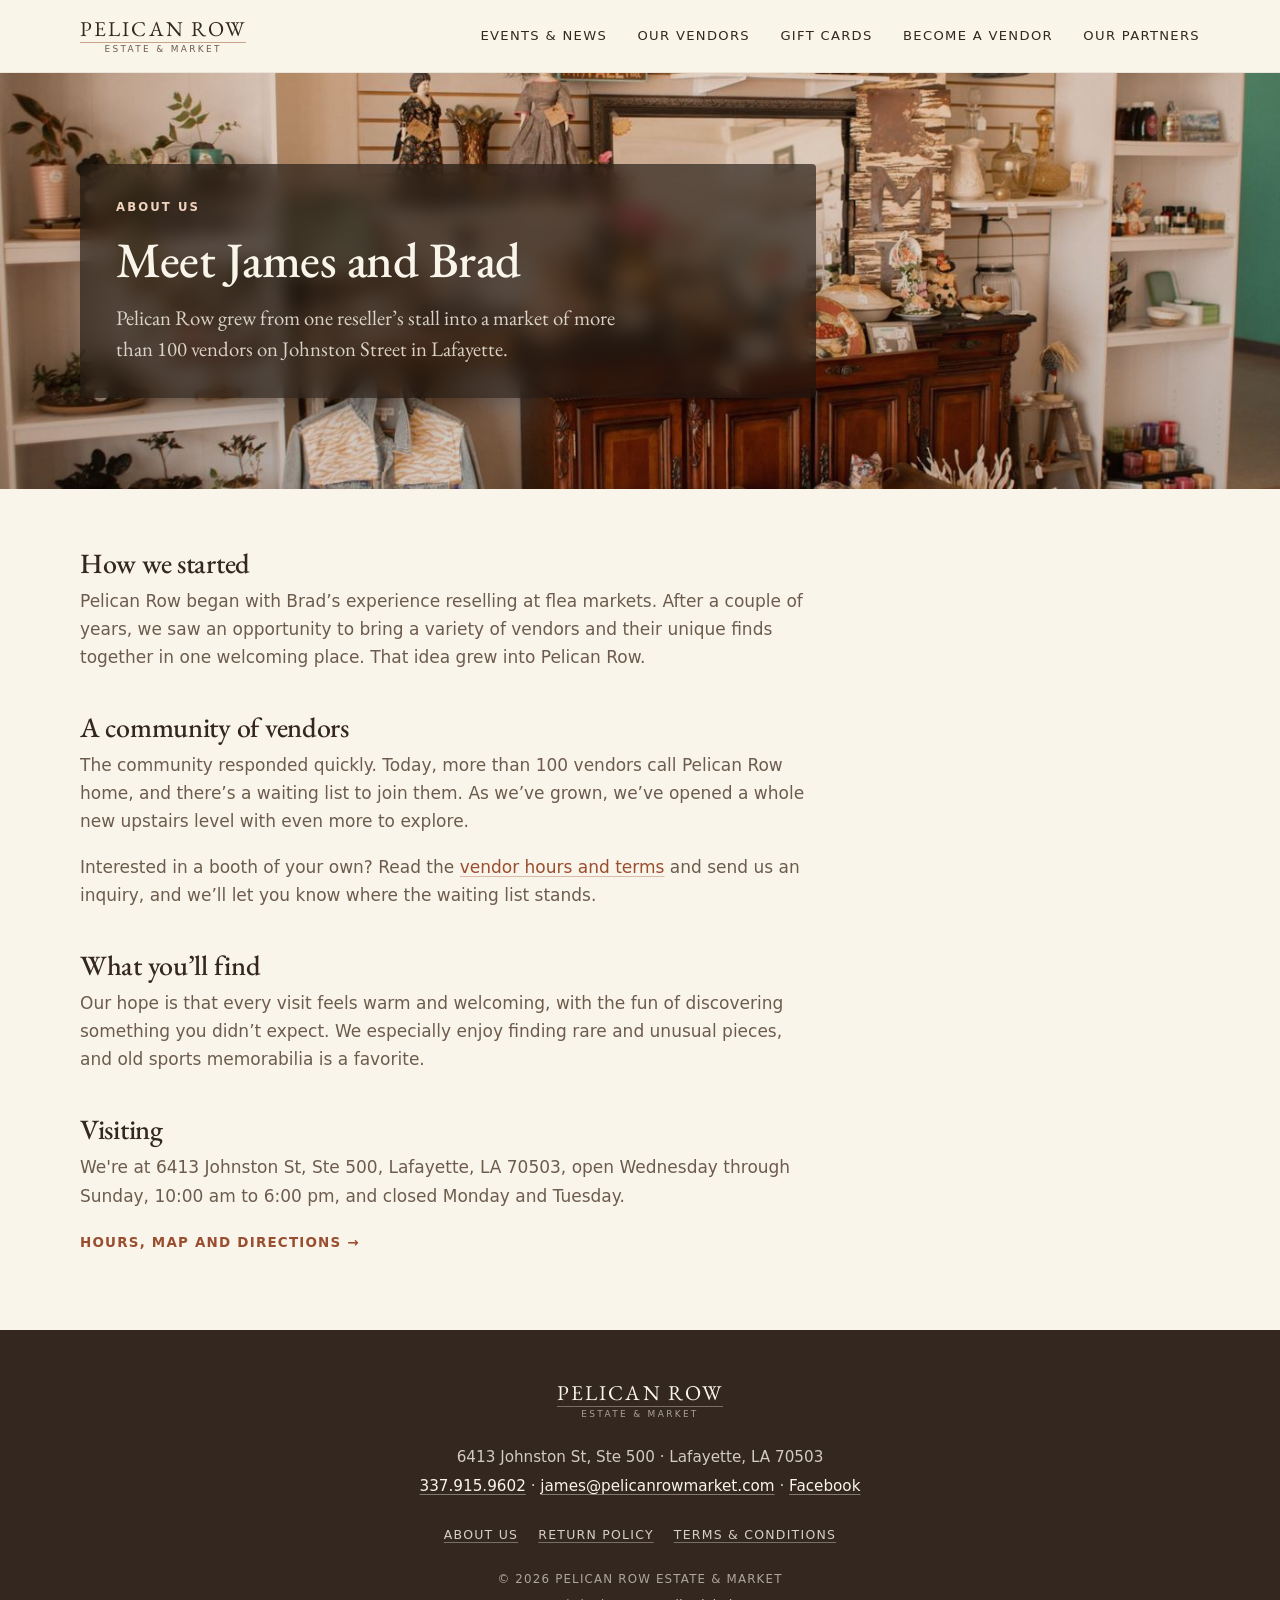
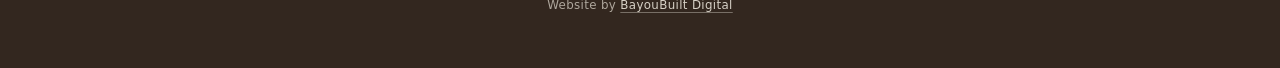
==== commit 28ca6819: "Updated events/news page & added gift cards page" ====
--- a/about.html
+++ b/about.html
@@ -29,7 +29,7 @@
 <link rel="preconnect" href="https://fonts.googleapis.com">
 <link rel="preconnect" href="https://fonts.gstatic.com" crossorigin>
 <link href="https://fonts.googleapis.com/css2?family=EB+Garamond:ital,wght@0,400;0,500;0,600;1,400&display=swap" rel="stylesheet">
-<link rel="stylesheet" href="styles.css?v=154">
+<link rel="stylesheet" href="styles.css?v=204">
 
 <!-- Breadcrumbs, so a search result can show Home > About Us -->
 <script type="application/ld+json">
@@ -73,10 +73,10 @@
     </button>
 
     <nav class="site-nav" id="siteNav" aria-label="Main">
-      <a href="events.html">News &amp; Events</a>
+      <a href="events.html">Events &amp; News</a>
       <a href="vendors.html">Our Vendors</a>
+      <a href="gift-cards.html">Gift Cards</a>
       <a href="become-a-vendor.html">Become a Vendor</a>
-      <a href="about.html" aria-current="page">About Us</a>
       <a href="partners.html">Our Partners</a>
 
     </nav>
@@ -181,7 +181,8 @@
       <a href="mailto:james@pelicanrowmarket.com">james@pelicanrowmarket.com</a> &middot;
       <a href="https://www.facebook.com/p/Pelican-Row-Estate-Market-100091994943430/" target="_blank" rel="noopener">Facebook</a>
     </p>
-    <nav class="footer-links" aria-label="Legal">
+    <nav class="footer-links" aria-label="More">
+      <a href="about.html" aria-current="page">About Us</a>
       <a href="return-policy.html">Return Policy</a>
       <a href="terms.html">Terms &amp; Conditions</a>
     </nav>
@@ -192,6 +193,6 @@
   </div>
 </footer>
 
-<script src="script.js?v=154"></script>
+<script src="script.js?v=204"></script>
 </body>
 </html>
--- a/styles.css
+++ b/styles.css
@@ -29,9 +29,30 @@
   --navy:       #223e65;
   --navy-wash:  rgba(34, 62, 101, .08);   /* hover tint, as --brick-wash is for brick */
 
+  /* Teal, for the "New" chip on a vendor card and nothing else so far.
+     Near enough the complement of --brick to read as a deliberate second
+     accent rather than a stray colour. Lettered in white rather than --paper,
+     which the other chips use: cream on it is 3.5:1 and white 3.9:1.
+
+     Note that 3.9:1 is under the 4.5:1 AA asks for text this small — a
+     deliberate choice, made with the trade named. It clears the 3:1 that
+     applies to the chip as a UI component, and the word "New" is decoration
+     over information the card already carries. #3f7f86 was the previous value
+     and reaches 4.6:1 on white if that matters more later. */
+  --teal:       #528b90;
+
   /* Lines */
   --ink-wash:   rgba(51, 39, 31, .05);    /* hover tint for ink-lettered buttons */
 
+  /* The drawn edge on cards, the reviews frame and form fields. It used to
+     be --ink at full strength, which at 13:1 against the paper read as a
+     heavy black box once there were ten of them on a page; thinning the
+     border from 1.5px to 1px barely touched that, because the weight was
+     the colour and not the width. At .55 it still reads as a deliberate
+     dark edge and still clears WCAG 1.4.11's 3:1 for a form field's border
+     (3.4:1 against --paper, 3.5:1 against --paper-card). Darken it here if
+     the cards ever need to sit harder on the page; nothing else changes. */
+  --line-strong: rgba(51, 39, 31, 0.55);
   --line:       rgba(51, 39, 31, 0.14);
   --line-soft:  rgba(51, 39, 31, 0.08);
 
@@ -420,17 +441,17 @@
      image. If the screenshots are ever retaken against a different
      background, re-sample their edges and match this to it. */
   background: #fff;
-  /* A REAL BORDER, not a box-shadow ring. The ring was drawn with a 1.5px
-     spread, and a spread is not rounded to whole device pixels the way a
-     border width is — so with the frame landing on half pixels (left 72.5,
-     top 386.25) each edge antialiased differently: one side a solid line,
+  /* A REAL BORDER, not a box-shadow ring. The ring was drawn with a spread,
+     and a spread is not rounded to whole device pixels the way a border
+     width is — so with the frame landing on half pixels (left 72.5, top
+     386.25) each edge antialiased differently: one side a solid line,
      another a half-strength grey. Against the drop shadow underneath, that
      read as embossed.
 
      A border rounds per edge like the cards' do, so all four match. It costs
      no width either, because box-sizing is border-box: the frame stays the
      same size and the slides, at 100% of the content box, simply follow. */
-  border: 1.5px solid var(--ink);
+  border: 1px solid var(--line-strong);
   box-shadow: var(--shadow);
 }
 .reviews-track::-webkit-scrollbar { display: none; }
@@ -449,7 +470,7 @@
 }
 .review-slide img { width: 100%; height: auto; }
 
-.reviews-controls {
+.carousel-controls {
   display: flex;
   align-items: center;
   gap: .75rem;
@@ -479,13 +500,201 @@
 }
 .carousel-btn:disabled { opacity: .35; cursor: default; }
 
-.reviews-dots { display: flex; margin-inline: auto; }
+.carousel-dots { display: flex; margin-inline: auto; }
+
+/* The flyer carousel. The group of images in the markup becomes the track:
+   a horizontal scroller one slide wide, so swipe and arrow keys work on
+   their own and the arrows and dots below just drive the same scroll.
+
+   Two flyers side by side in half a column are two small flyers; stacked,
+   they push the words that explain them off the screen. One at a time keeps
+   each at full size.
+
+   The slot is as tall as the tallest flyer and the shorter one sits centred
+   in it, so paging does not change the height of the entry and bump the text
+   under it around. */
+.event-flyers.is-carousel {
+  display: flex;
+  gap: 0;
+  max-width: none;
+  /* A fixed slot, so the height does not change as you page and the text
+     under it never moves. 4:3 is the shape of the flyers the market
+     publishes, so the common case fills the box exactly. */
+  aspect-ratio: 4 / 3;
+  /* NOT a user-scrollable strip on a pointer device. It was `overflow-x:
+     auto` with scroll snap, which gave swipe and arrow keys for free, but
+     it also made the slot a scroll container sitting in the middle of the
+     page: a trackpad gesture that drifted even slightly sideways got
+     captured by it, and the page stopped moving under the cursor. Reading
+     past a flyer should never be interrupted by the flyer.
+
+     Hidden on both axes on purpose. `overflow-x: auto` alone computes
+     overflow-y to auto as well, which is a second way for the same thing to
+     happen. scrollLeft still works from script, which is all the arrows and
+     the dots need.
+
+     Touch devices get the scroller back further down — see the coarse
+     pointer block. */
+  overflow: hidden;
+  align-items: center;
+
+  /* A visible slot, which is the whole reason a centred flyer reads as
+     centred. The slot is the full width of the column and the flyers in it
+     are different shapes, so a portrait one sits with 100px of nothing
+     either side. With no edge to that nothing, the picture looked
+     indented against the lone flyers above and below it, which start at
+     the column's edge. With an edge, the same picture is centred in a
+     frame and the spare width belongs to the frame.
+
+     A hairline and nothing else — no fill. The border is doing the whole
+     job on its own: it draws the viewer as an object, and once the object
+     is there the picture inside it is plainly centred rather than badly
+     left-aligned. A card-paper fill was tried and is one thing too many;
+     the frame does not need to be a surface, and leaving the page showing
+     through keeps a flyer sitting on the same paper as everything else.
+
+     The same hairline the flyers themselves carry, so the viewer and the
+     picture in it belong to one family. */
+  box-shadow: 0 0 0 1px var(--line);
+  border-radius: var(--radius);
+}
+/* Both selectors, and the second one on purpose: inside a column
+   `.events-split .flyer-zoom` caps a flyer at 340px, and it is further down
+   the file, so a slide needs the extra class to outrank it rather than tie
+   with it. A slide that is narrower than its track shows the next one
+   peeking in beside it, which is exactly the crowding this replaced. */
+/* Centred in the slide, and the frame on the track is what makes that read.
+   The flyers in a carousel are not all the same shape — the sale poster is
+   4:3 and fills the slot, the parking map is portrait and about 330px wide
+   — so a centred portrait has empty space either side of it. Against bare
+   paper that looked like a picture nudged off the left margin every other
+   image and every line of text on the page starts from. Inside a frame it
+   reads as a picture centred in a viewer, which is what it is.
+
+   Flush left was tried instead and is wrong: it lines the pictures up but
+   leaves the slot's spare width hanging off one side, and what was missing
+   was the frame, not the alignment.
+
+   The padding is on the SLIDE, not on the track. A scroll container clips
+   at its padding edge, so padding on the track would let the next slide
+   show through the gap between the frame and the picture — the poster is
+   exactly as wide as a slide, so a strip of it would sit inside the frame's
+   right-hand margin. On the slide the inset comes out of the slide's own
+   width and the clip still happens exactly at the frame. */
+.event-flyers.is-carousel > *,
+.event-flyers.is-carousel > .flyer-zoom {
+  flex: 0 0 100%;
+  max-width: 100%;
+  height: 100%;
+  padding: .85rem;
+  display: flex;
+  align-items: center;
+  justify-content: center;
+}
+
+/* ── Swipe, on touch devices only ─────────────────────────
+   The slot goes back to being a real scroller where the primary input is a
+   finger, which is the one place the original scroller was never the
+   problem. What broke was the trackpad: a wheel gesture with any sideways
+   drift in it latches onto a horizontal scroller and the page stops moving
+   under the cursor. Touch does not behave that way — the browser locks a
+   pan to one axis as it starts, so a vertical swipe scrolls the page and a
+   horizontal one pages the flyers, and neither steals the other.
+
+   So the fix is not to make one element behave for both inputs, it is to
+   give the scroller only to the input it works for. `hover: none` and
+   `pointer: coarse` together mean a device whose main pointer is a finger:
+   phones and tablets. A laptop with a touchscreen reports a fine pointer
+   and keeps the hidden overflow, which is the right way round — that is
+   the machine with the trackpad that caused this.
+
+   `overflow-y: hidden` is what keeps it to one axis. It has to be stated:
+   leaving it at `visible` beside an `overflow-x` that is not visible makes
+   the browser compute it to auto, and a vertically scrollable strip in the
+   middle of the page is the whole thing we are avoiding.
+
+   overscroll-behavior-x stops a swipe past the last flyer from chaining
+   outward and triggering the browser's back gesture. Snapping does the
+   paging; script.js already turns it off while an arrow animation is
+   running and back on after, so the two cannot fight.
+
+   Everything else still works on a phone: the arrows are 44px, the dots
+   are buttons, and a tap still opens the flyer full size — a touch that
+   turns into a pan does not fire a click. */
+@media (hover: none) and (pointer: coarse) {
+  .event-flyers.is-carousel {
+    overflow-x: auto;
+    overflow-y: hidden;
+    scroll-snap-type: x mandatory;
+    overscroll-behavior-x: contain;
+    scrollbar-width: none;
+  }
+  .event-flyers.is-carousel::-webkit-scrollbar { display: none; }
+  .event-flyers.is-carousel > *,
+  .event-flyers.is-carousel > .flyer-zoom { scroll-snap-align: start; }
+}
+
+/* Every flyer is sized to the HEIGHT of the slot, not its width, and keeps
+   its own proportions. A poster and a portrait map do not share an aspect
+   ratio, so fitting both to the width left whichever was wider sitting in a
+   band of empty space half the height of the slot. Fitting to the height
+   fills it: the landscape flyer spans the full width, the portrait map is
+   full height and narrower, and neither is cropped — these are pictures with
+   words on them, so `cover` is not an option.
+
+   The same rule has to beat `.events-split .event-flyer`, which caps a flyer
+   at 340px for the stacked layout and is further down the file. That cap was
+   what kept these pictures at 340px inside a 536px slide.
+
+   Sized with max-width and max-height rather than height: 100% and
+   object-fit: contain. Both fit the picture inside the slot, but object-fit
+   letterboxes it INSIDE an element box that stays the full size of the slot,
+   and a flyer carries a 1px ring and a drop shadow — which would then have
+   been drawn around the empty space rather than around the picture. Letting
+   the element take its own proportions keeps the frame on the artwork. */
+.event-flyers.is-carousel .event-flyer {
+  width: auto;
+  height: auto;
+  max-width: 100%;
+  max-height: 100%;
+}
+
+/* Controls under the flyers rather than over them: a flyer is a poster and
+   an arrow sitting on top of one covers the part somebody is reading.
+
+   Wherever the flyers are pulled above the text with order: -1, the
+   controls have to come with them, or they drop to the bottom of the entry
+   and end up steering a carousel three paragraphs away. They sit after the
+   track in the markup, so matching its order is enough to keep them
+   together. */
+/* The flyer controls sit together as one group rather than pushed to the
+   ends of the row. `.carousel-dots` has `margin-inline: auto`, which is what
+   throws the arrows to the edges on the reviews carousel: there the track is
+   a single wide card and the arrows mark its corners. A flyer slot is
+   narrower and changes width with the column, so arrows pinned to its edges
+   drifted away from the dots they belong with. Scoped to .flyers-controls,
+   so the reviews carousel keeps its own arrangement.
+
+   The group is centred on the SLOT, and stays centred even though the
+   slides themselves are flush left. It was briefly moved to the left edge
+   to follow them; that was wrong. The controls belong to the whole
+   carousel, not to whichever picture is showing, so they stay put on the
+   centre line of the box while the pictures inside it change shape. */
+.flyers-controls {
+  margin-top: .9rem;
+  justify-content: center;
+  gap: 1rem;
+}
+.flyers-controls .carousel-dots { margin-inline: 0; }
+
+.events-split .flyers-controls { order: -1; }
+
 
 /* The button IS the touch target (20x24), and the visible 8px dot is drawn
    by the pseudo-element inside it. An earlier version kept 8px buttons and
    overflowed a bigger ::before out of each one, but neighbouring dots then
    overlapped and stole each other's clicks. */
-.reviews-dot {
+.carousel-dot {
   width: 20px; height: 24px;
   padding: 0;
   border: 0;
@@ -494,15 +703,15 @@
   place-items: center;
   cursor: pointer;
 }
-.reviews-dot::before {
+.carousel-dot::before {
   content: "";
   width: 8px; height: 8px;
   border-radius: 50%;
   background: var(--line);
   transition: background-color .18s, transform .18s;
 }
-.reviews-dot:hover::before { background: var(--ink-faint); }
-.reviews-dot[aria-current="true"]::before { background: var(--brick); transform: scale(1.25); }
+.carousel-dot:hover::before { background: var(--ink-faint); }
+.carousel-dot[aria-current="true"]::before { background: var(--brick); transform: scale(1.25); }
 
 /* ── Cards ───────────────────────────────────────────────── */
 
@@ -533,7 +742,7 @@
      the way up. The vendor cards hold theirs through the lift; these do the
      same. */
   .card-link:hover {
-    border-color: var(--ink);
+    border-color: var(--line-strong);
     box-shadow: 0 2px 4px rgba(51, 39, 31, .06), 0 22px 44px -22px rgba(51, 39, 31, .45);
     z-index: 1;
   }
@@ -557,10 +766,11 @@
      The base .card keeps its hairline, so a card that is only a card and
      not a link would still look different from one that goes somewhere.
 
-     1.5px, not 2: enough to read as a drawn edge, light enough that a grid
-     of them does not turn into a wall of boxes. The vendor cards and the
-     reviews frame use the same weight. */
-  border: 1.5px solid var(--ink);
+     1px, not 2: enough to read as a drawn edge, light enough that a grid
+     of them does not turn into a wall of boxes — 1.5px was tried first and
+     read as heavy once there were ten cards on a page. The vendor cards and
+     the reviews frame use the same weight. */
+  border: 1px solid var(--line-strong);
 }
 .card-link h3 a {
   color: inherit;
@@ -774,6 +984,49 @@
 .hours > div { display: flex; justify-content: space-between; gap: 1.5rem; max-width: 24rem; }
 .hours dt { color: var(--ink-soft); }
 .hours dd { margin: 0; font-variant-numeric: tabular-nums; }
+
+/* The gift card denominations. A run of figures separated by hairlines, not
+   a bulleted list and NOT a row of bordered plates.
+
+   The plates were the first attempt and they were wrong: a bordered,
+   rounded, filled box at button size is a signifier for "press me", and
+   there is nothing here to press. An element that looks interactive and is
+   not earns a failed click, and a visitor who has made one trusts the rest
+   of the page a little less. Nothing on this page is buyable, so nothing on
+   it should look buyable.
+
+   Set in the serif at reading size, because these are prices rather than
+   labels, with tabular figures so the digits line up.
+
+   Separated by a bullet, the way the market writes the list. It hangs off
+   the END of each figure rather than sitting before the next one: a border
+   or a leading mark on the following item gets stranded at the start of a
+   wrapped row, reading as though a figure were missing from the line above.
+   A trailing one at the end of a wrapped row reads as "continues", which is
+   what it means.
+
+   `content: "\2022" / ""` gives the bullet an empty alternative text, so a
+   screen reader says six amounts rather than six amounts with "bullet"
+   between each. Browsers without that syntax read the character, which is
+   no worse than the markup it replaced. */
+.amounts {
+  list-style: none;
+  margin: 0 0 1.25rem;
+  padding: 0;
+  display: flex;
+  flex-wrap: wrap;
+  column-gap: .85rem;
+  row-gap: .3rem;
+  font-size: 1.2rem;
+  font-variant-numeric: tabular-nums;
+  color: var(--ink);
+}
+.amounts li { margin: 0; }
+.amounts li:not(:last-child)::after {
+  content: "\2022" / "";
+  margin-left: .85rem;
+  color: var(--ink-faint);
+}
 
 .link-arrow {
   display: inline-block;
@@ -863,7 +1116,7 @@
   /* --ink, like the cards: boxes on this site are outlined in the same
      near-black. 1px, not the cards' 2px — a form is a column of these and
      at 2px they would read as a stack of boxes rather than as a form. */
-  border: 1px solid var(--ink);
+  border: 1px solid var(--line-strong);
   border-radius: var(--radius);
   padding: .68rem .8rem;
   width: 100%;
@@ -1039,6 +1292,15 @@
 }
 .slide.is-active { opacity: 1; }
 
+/* Hold the right of the frame when the banner has to crop. object-fit:cover
+   trims from both sides evenly, which is right for a photo of a room and
+   wrong for one with its subject off to one side: the gift cards sit right
+   of centre in that picture and the left is empty slate, so an even crop
+   loses cards and keeps nothing. No effect at desktop, where that banner is
+   wider than it is cropped; it earns its place at the widths where the
+   banner goes squarer and would otherwise cut the cards in half. */
+.page-head-right .slide { object-position: 72% center; }
+
 /* A light wash only, enough to tie ten different photos into one band and
    to stop the brightest of them glaring. The text does not depend on it:
    legibility is the plate's job, which is what lets this stay light enough
@@ -1214,12 +1476,27 @@
   align-items: start;
 }
 
+/* A lone flyer in this wrapper would stretch across the whole entry, which
+   is a poster at 820px. Capped to the width one of a pair gets, so entries
+   stacked on the page show their flyers at the same size: the row less its
+   gap, halved. Derived rather than typed, so changing the gap cannot leave
+   the two out of step. */
+.event-flyers > :only-child { max-width: calc((100% - 1rem) / 2); }
+
 /* Two images side by side need more width than the 260px media column, so
-   this entry drops to a single column and carries the pair under its text.
-   The text is capped at a readable measure rather than running the full
-   width of the entry. */
-.event-upcoming.event-media { grid-template-columns: minmax(0, 1fr); }
-.event-upcoming .event-body { max-width: 62ch; }
+   an entry carrying a PAIR drops to a single column and runs them under its
+   text. The text is then capped at a readable measure rather than running
+   the full width of the entry.
+
+   Scoped with :has() to the entries that actually have a .event-flyers
+   wrapper. It used to apply to every .event-upcoming, which was fine while
+   only one upcoming entry existed and it had two flyers; a second upcoming
+   entry with a single flyer inherited the full-width layout and blew that
+   flyer up to 820px. One image still belongs in the 260px media column. */
+.event-upcoming.event-media:has(.event-flyers) {
+  grid-template-columns: minmax(0, 1fr);
+}
+.event-upcoming:has(.event-flyers) .event-body { max-width: 62ch; }
 
 /* ── Flyer lightbox ───────────────────────────────────────
    script.js wraps each flyer in .flyer-zoom, so that button becomes the
@@ -1418,6 +1695,72 @@
 
 .event-upcoming .fb-button { margin-top: 1.2rem; }
 
+/* Stands in for the upcoming list once everything in it has expired. Same
+   dashed card as the vendor search's no-results note: both say "there is
+   nothing here right now", and a visitor who has seen one recognises the
+   other. */
+.events-empty {
+  margin: 0;
+  padding: 1.5rem;
+  background: var(--paper-card);
+  border: 1px dashed var(--line);
+  border-radius: var(--radius);
+  color: var(--ink-soft);
+}
+
+/* Events on the left, news on the right, in both halves of the page. One
+   long interleaved list meant a sale and an announcement competed for the
+   same slot and a visitor scanning for "when is the next sale" had to read
+   past the news to find it. Two columns keep each kind findable without
+   either disappearing.
+
+   align-items: start so a short column does not stretch to match a tall
+   one, and minmax(0, 1fr) rather than 1fr because a grid track's default
+   min-width is auto: a wide flyer inside would otherwise push the column
+   past its share and overflow the page. */
+.events-split {
+  display: grid;
+  grid-template-columns: minmax(0, 1fr) minmax(0, 1fr);
+  gap: 2.5rem 3rem;
+  align-items: start;
+}
+
+.events-col-title {
+  margin: 0 0 1.1rem;
+  font-family: var(--sans);
+  font-size: .73rem;
+  font-weight: 600;
+  letter-spacing: .18em;
+  text-transform: uppercase;
+  color: var(--ink-faint);
+  padding-bottom: .7rem;
+  border-bottom: 1px solid var(--line);
+}
+
+/* Inside a column an entry stacks: the flyer on top, the text under it.
+   The side-by-side layout wants about 500px for the text beside a 260px
+   flyer, and half the wrap does not have it — the text would have been
+   squeezed into a column of three-word lines. This is the same arrangement
+   the entries already take on a phone, for the same reason. */
+.events-split .event-media { grid-template-columns: minmax(0, 1fr); }
+.events-split .event-body { max-width: none; }
+.events-split .event-flyer,
+.events-split .event-flyer-slot,
+.events-split .event-flyers,
+.events-split .flyer-zoom { order: -1; }
+.events-split .event-flyer,
+.events-split .event-flyer-slot,
+.events-split .flyer-zoom { max-width: 340px; }
+/* A pair fills the column instead of being capped: two flyers inside 340px
+   would be thumbnails. */
+.events-split .event-flyers { max-width: none; }
+
+@media (max-width: 900px) {
+  /* One column under the breakpoint, events first. The order is the order
+     in the markup, so nothing is needed to keep it. */
+  .events-split { grid-template-columns: minmax(0, 1fr); gap: 2.75rem; }
+}
+
 /* Section heading for either events list. Tighter under-margin than a
    default h2 because an eyebrow sits above it. */
 .events-title { margin-bottom: .6rem; }
@@ -1446,6 +1789,17 @@
   .event-flyer-slot,
   .event-flyers,
   .flyer-zoom { order: -1; max-width: 340px; }
+  /* The carousel's arrows and dots follow its track up the entry. */
+  .flyers-controls { order: -1; }
+  /* Squarer on a phone: at 340px across, a 4:3 slot leaves a portrait flyer
+     about 250px tall, which is too small to read anything on. */
+  .event-flyers.is-carousel { aspect-ratio: 1 / 1; }
+
+  /* The lone-flyer cap is for a pair sitting side by side. Down here the
+     pair is stacked, so halving the column would show a single flyer at
+     half the width of the stacked ones above it. The wrapper's own 340px
+     is the cap that matters now. */
+  .event-flyers > :only-child { max-width: none; }
 }
 
 /* ── Vendor directory ─────────────────────────────────────
@@ -1533,7 +1887,7 @@
   flex-direction: column;
   gap: .5rem;
   background: var(--paper-card);
-  border: 1.5px solid var(--ink);   /* matches the home cards and the reviews frame */
+  border: 1px solid var(--line-strong);  /* matches the home cards and the reviews frame */
   border-radius: var(--radius);
   padding: 1.5rem 1.4rem;
   box-shadow: var(--shadow);
@@ -1596,6 +1950,120 @@
   font-size: .95rem;
 }
 
+/* "New" on a card the market added in the last week. script.js writes it in
+   from data-added, so the window moves on its own and nothing here needs a
+   date in it. Lives inside the <h2> rather than beside it in .vendor-head:
+   as a third flex child it would sit a full gap away from a short name and
+   not wrap with a long one. A screen reader reads it as part of the
+   heading, "Faerybug Curios New", which is what it means. */
+/* Flags on a card — just "New" at the moment — in a strip pinned inside the
+   top right corner rather than inline after the name.
+
+   They land in the same place on every card. Inline, the chip followed the
+   name, so it sat mid-line on a short name and dropped to a second line on a
+   long one — a label that moves is a label you have to look for.
+
+   They are a layer, not content. The strip is absolutely positioned, so it
+   costs no height and no margin: a flagged card is exactly as tall as an
+   unflagged one, and a second flag could never reflow the name, the blurb or
+   the booth line.
+
+   Straddling the border says what it is: a tag ON the card, not a line IN it.
+   The half that hangs inside covers nothing, because the card's 1.5rem top
+   padding is empty there; the half that hangs outside reaches about 10px into
+   the grid's 20px row gap, which is why that gap is not tightened.
+
+   On the right. The left was tried, where a "Featured" chip once lived, and
+   it crowded the avatar — two round things in the same corner. On the right
+   the chip has the empty end of the head row to itself. Nothing collides
+   there either: straddling the border puts its lower edge about 12px in,
+   above the head row, which does not start until the 1.5rem padding ends. */
+.vendor-flags {
+  position: absolute;
+  top: 0;
+  transform: translateY(-50%);
+
+  display: flex;
+  flex-wrap: wrap-reverse;     /* a wrapped second flag stacks upward */
+  gap: .35rem;
+
+  margin: 0;
+  padding: 0;
+  list-style: none;
+  /* Half the card, less the gutter, so a strip can never reach the far side. */
+  max-width: calc(50% - 1.1rem);
+}
+
+.vendor-flags-end { right: 1.1rem; justify-content: flex-end; }
+
+.vendor-flag {
+  /* Rounder than the site's 4px --radius: a pill reads as a tag pinned to the
+     card, where a softened rectangle just looked like a small version of the
+     card's own corners. The side padding goes up with it, or the letters
+     crowd the curve. The .1em tracking hangs after the last letter, so the
+     right padding is taken back by that much — same correction as the event
+     date chip. */
+  padding: .22rem calc(.62rem - .1em) .22rem .62rem;
+  border-radius: 999px;
+  /* A ring a shade or two down from the fill. It draws the pill's edge
+     against the card border it is sitting across, which the flat fill alone
+     left looking like a smudge where the two met. Not --line-strong: a brown
+     ring on a teal pill reads as dirt rather than as an outline. Inside the
+     box, because box-sizing is border-box, so the chip does not grow. */
+  border: 1px solid #3c686c;
+  color: var(--paper);
+  font-family: var(--sans);
+  font-size: .6rem;
+  font-weight: 700;
+  letter-spacing: .1em;
+  text-transform: uppercase;
+  white-space: nowrap;
+}
+
+/* Teal for "New", which is a fact about the card and states itself. White
+   letters, not --paper: see the note on --teal. */
+.vendor-flag-new { background: var(--teal); color: #fff; }
+
+/* A band across the grid, naming the run of cards under it. script.js writes
+   both of these in, because it is also what moves the featured cards up — the
+   label and the order it describes have to arrive together or the band is a
+   lie. (With JavaScript off, neither happens: a plain alphabetical list,
+   which is honest.)
+
+   This is the quiet way to say "featured". A chip on each card repeats the
+   same word four times in the busiest part of the card; one line above the
+   row says it once and leaves the cards alone. The band spans every column
+   so it reads as a divider rather than a short label stranded over the
+   first card. */
+.vendors-band {
+  grid-column: 1 / -1;
+  max-width: none;           /* .vendor's half-wrap cap is not wanted here */
+  margin: 0;
+  font-family: var(--sans);
+  font-size: .73rem;
+  font-weight: 600;
+  letter-spacing: .18em;
+  text-transform: uppercase;
+  color: var(--brick);
+}
+
+/* One rule for the whole page, above the second band, and none trailing off
+   the words. A trailing rule on each band was tried: two lines where the job
+   needs one, and the Featured one in brick pulled more attention than the
+   group it was labelling.
+
+   Spacing is the thing to watch here. The first version of this separator
+   used 1.1rem + 1.6rem around it and pushed the rest of the vendors out of
+   sight below the featured row. This is deliberately tight — enough that the
+   rule is clearly dividing the two groups, not enough to make the second
+   group feel like another page. */
+.vendors-band-rest {
+  margin-top: .5rem;
+  padding-top: .9rem;
+  border-top: 1px solid var(--line);
+  color: var(--ink-faint);
+}
+
 .vendor-booth {
   display: block;
   margin-top: .3rem;
@@ -1659,8 +2127,16 @@
    ink to match the ghost buttons and Instagram quietly went with it. A chip
    that states its colour only at rest will follow whatever the default
    becomes. */
-.vendor-links a[href*="instagram.com"] { color: var(--brick); }
-.vendor-links a[href*="instagram.com"]:hover {
+/* Etsy and eBay share Instagram's brick rather than taking a colour each:
+   with Facebook in navy, the split a visitor needs is "their page" against
+   "somewhere to buy or browse", not one hue per platform. Grouped in one
+   selector so they can never drift apart. */
+.vendor-links a[href*="instagram.com"],
+.vendor-links a[href*="etsy.com"],
+.vendor-links a[href*="ebay.com"] { color: var(--brick); }
+.vendor-links a[href*="instagram.com"]:hover,
+.vendor-links a[href*="etsy.com"]:hover,
+.vendor-links a[href*="ebay.com"]:hover {
   color: var(--brick);
   border-color: var(--brick);
   background: var(--brick-wash);
@@ -1803,12 +2279,20 @@
    rules, and on its own breakpoint on purpose: otherwise the nav wraps onto
    a second row while the button is still hidden.
 
-   Measured, not guessed. Wordmark 167px + five links 667px = 834px, which
-   with the wrap's 40px of gutters runs out at about 874px. 920 leaves a
-   little room for a longer label. It was briefly 1020, when Return Policy
-   and Our Partners were both in the menu and six links needed 978px; moving
-   Return Policy to the footer took it back under. Re-measure if a link is
-   ever added. */
+   Measured, not guessed, and re-measured whenever the menu changes.
+   Wordmark 167px + 24px gap + five links 679px = 870px of content, which
+   with the wrap's gutters runs out at about 920px. At 921 the row still
+   fits with nothing to spare, so there is no headroom left: adding a link,
+   or lengthening one, means measuring again rather than assuming.
+
+   History, because both moves were for this reason. It was 1020 when
+   Return Policy and Our Partners were both in the menu and six links needed
+   978px; moving Return Policy to the footer took it back under. Gift Cards
+   later pushed it back to six, and with About Us also still there the
+   header was being squeezed between 920 and roughly 1020 — the links
+   compressed and the bar grew from 72px to 80px rather than wrapping, which
+   is why it was easy to miss. Moving About Us to the footer took it back to
+   five and the bar back to 72px. */
 @media (max-width: 920px) {
   .nav-toggle { display: inline-flex; }
 
@@ -1942,7 +2426,7 @@
   .feed-head-follow { padding: .6rem .85rem; }
 
   .carousel-btn { width: 44px; height: 44px; }
-  .reviews-dot { width: 26px; }
+  .carousel-dot { width: 26px; }
 
   .add-row {
     display: inline-flex;
